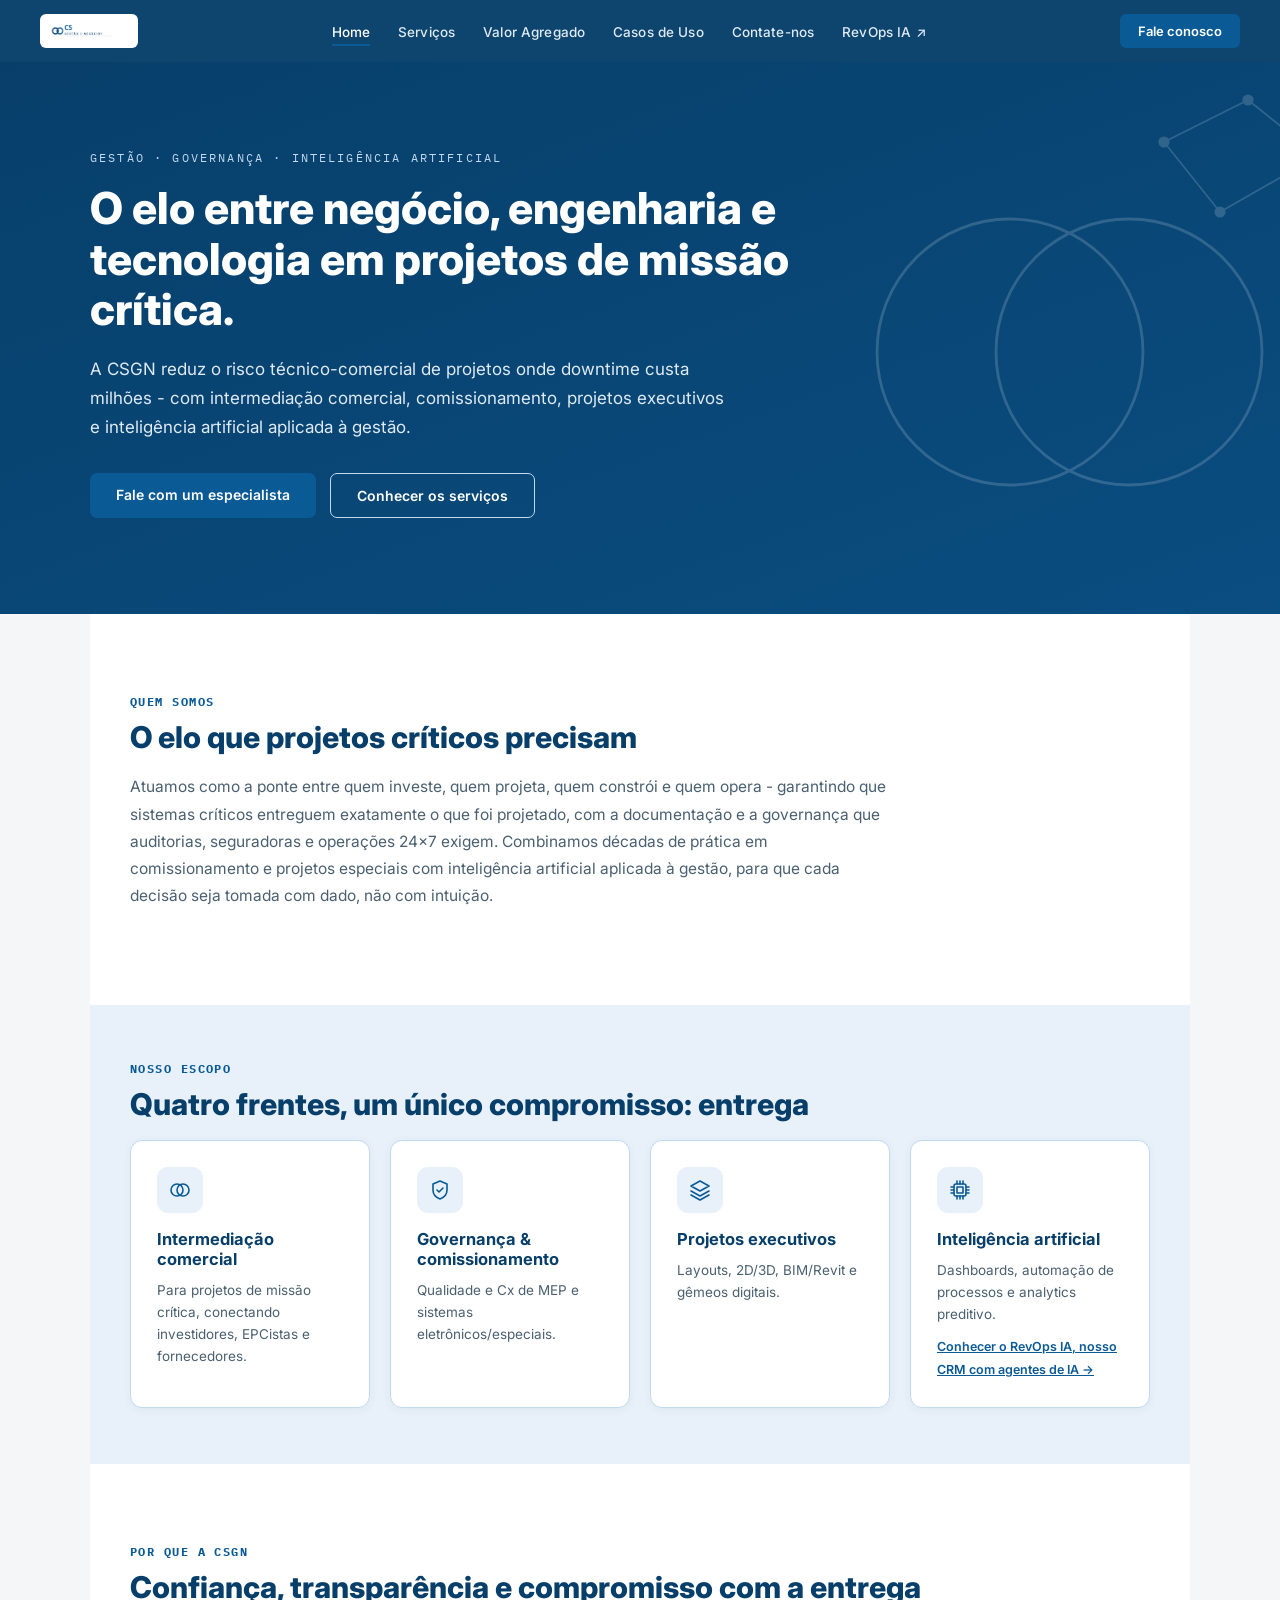
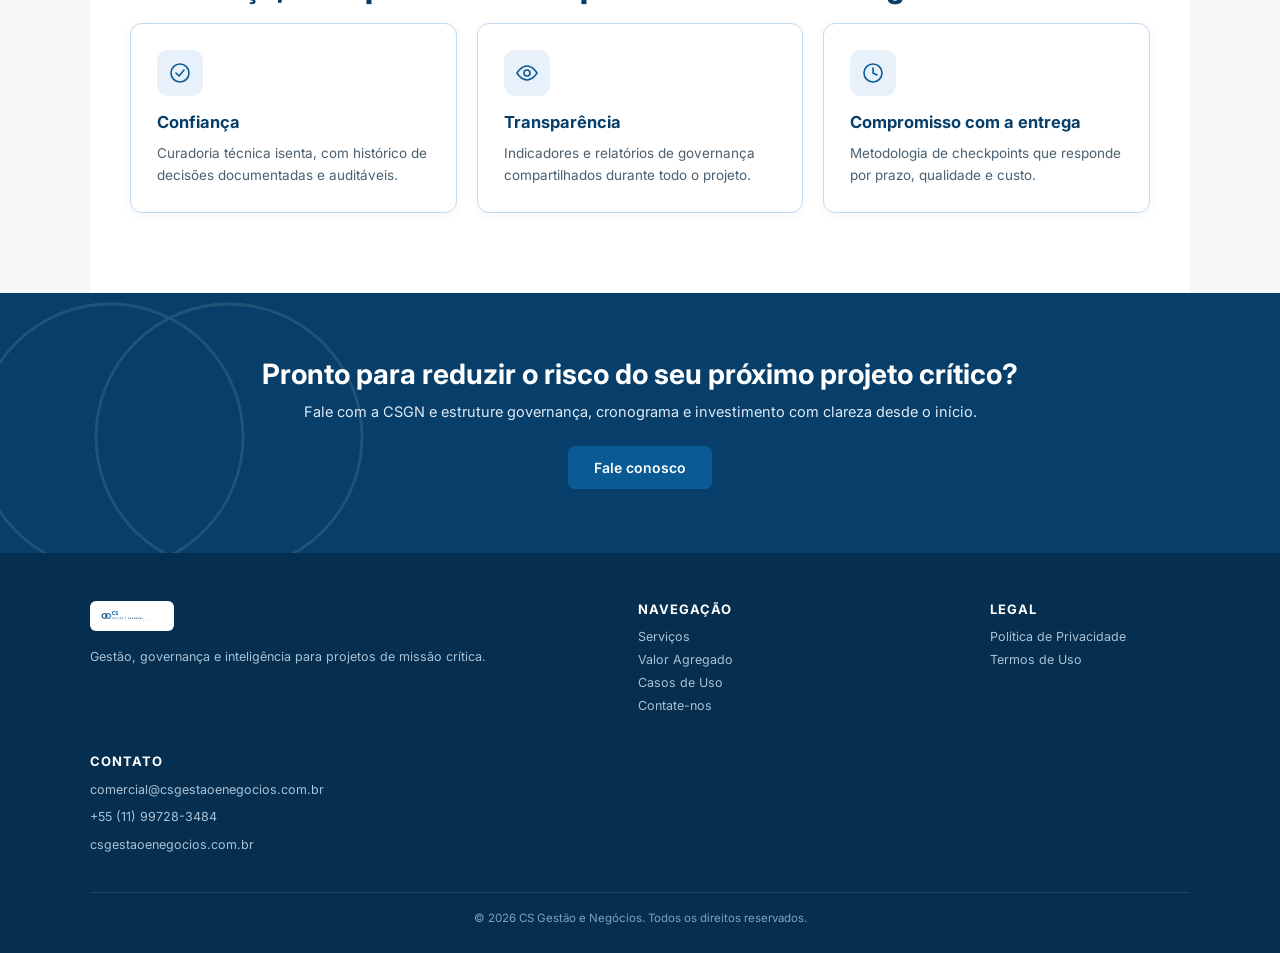
==== index.html @ fc7790a5 "Integra site com RevOps IA (CRM) e remove servico de captacao de recursos - Adiciona link "RevOps IA" ====
<!DOCTYPE html>
<html lang="pt-BR">
<head>
<meta charset="UTF-8">
<meta name="viewport" content="width=device-width, initial-scale=1.0">
<title>CS Gestão e Negócios - Gestão, governança e IA para projetos de missão crítica</title>
<meta name="description" content="CSGN conecta negócio, engenharia e tecnologia em projetos de missão crítica: intermediação comercial, comissionamento, projetos executivos e inteligência artificial aplicada.">
<link rel="stylesheet" href="assets/style.css">
</head>
<body>

<nav class="nav">
  <div class="brand"><img src="assets/csgn_logo.png" alt="CSGN"></div>
  <ul>
    <li><a href="index.html" class="active">Home</a></li>
    <li><a href="servicos.html">Serviços</a></li>
    <li><a href="valor-agregado.html">Valor Agregado</a></li>
    <li><a href="casos-de-uso.html">Casos de Uso</a></li>
    <li><a href="contato.html">Contate-nos</a></li>
    <li><a href="https://csgn-crm.vercel.app" target="_blank" rel="noopener">RevOps IA ↗</a></li>
  </ul>
  <a class="cta" href="contato.html">Fale conosco</a>
</nav>

<header class="hero">
  <svg class="hero-graphic" viewBox="0 0 400 400" fill="none" aria-hidden="true">
    <circle cx="150" cy="210" r="95" stroke="#FFFFFF" stroke-width="2"/>
    <circle cx="235" cy="210" r="95" stroke="#FFFFFF" stroke-width="2"/>
    <g stroke="#FFFFFF" stroke-width="1.2">
      <line x1="260" y1="60" x2="320" y2="30"/>
      <line x1="320" y1="30" x2="370" y2="70"/>
      <line x1="260" y1="60" x2="300" y2="110"/>
      <line x1="300" y1="110" x2="370" y2="70"/>
    </g>
    <g fill="#FFFFFF">
      <circle cx="260" cy="60" r="4"/>
      <circle cx="320" cy="30" r="4"/>
      <circle cx="370" cy="70" r="4"/>
      <circle cx="300" cy="110" r="4"/>
    </g>
  </svg>
  <div class="wrap">
    <div class="eyebrow">Gestão · Governança · Inteligência Artificial</div>
    <h1>O elo entre negócio, engenharia e tecnologia em projetos de missão crítica.</h1>
    <p class="lead">
      A CSGN reduz o risco técnico-comercial de projetos onde downtime custa milhões -
      com intermediação comercial, comissionamento, projetos executivos e
      inteligência artificial aplicada à gestão.
    </p>
    <div class="btns">
      <a class="btn btn-primary" href="contato.html">Fale com um especialista</a>
      <a class="btn btn-outline" href="servicos.html">Conhecer os serviços</a>
    </div>
  </div>
</header>

<section class="section bg-white">
  <div class="kicker">Quem somos</div>
  <h2 class="section-title">O elo que projetos críticos precisam</h2>
  <p class="section-lead">
    Atuamos como a ponte entre quem investe, quem projeta, quem constrói e quem opera -
    garantindo que sistemas críticos entreguem exatamente o que foi projetado, com a
    documentação e a governança que auditorias, seguradoras e operações 24x7 exigem.
    Combinamos décadas de prática em comissionamento e projetos especiais com
    inteligência artificial aplicada à gestão, para que cada decisão seja tomada com
    dado, não com intuição.
  </p>
</section>

<section class="section bg-light tight">
  <div class="kicker">Nosso escopo</div>
  <h2 class="section-title">Quatro frentes, um único compromisso: entrega</h2>
  <div class="grid grid-4">
    <div class="card">
      <div class="icon-wrap"><svg viewBox="0 0 24 24" fill="none" stroke-width="1.6" stroke-linecap="round" stroke-linejoin="round"><circle cx="9" cy="12" r="6"/><circle cx="15" cy="12" r="6"/></svg></div>
      <h3>Intermediação comercial</h3>
      <p>Para projetos de missão crítica, conectando investidores, EPCistas e fornecedores.</p>
    </div>
    <div class="card">
      <div class="icon-wrap"><svg viewBox="0 0 24 24" fill="none" stroke-width="1.6" stroke-linecap="round" stroke-linejoin="round"><path d="M12 3l7 3v6c0 4.5-3 7.5-7 9-4-1.5-7-4.5-7-9V6l7-3z"/><path d="M9 12l2 2 4-4"/></svg></div>
      <h3>Governança & comissionamento</h3>
      <p>Qualidade e Cx de MEP e sistemas eletrônicos/especiais.</p>
    </div>
    <div class="card">
      <div class="icon-wrap"><svg viewBox="0 0 24 24" fill="none" stroke-width="1.6" stroke-linecap="round" stroke-linejoin="round"><path d="M12 3l9 5-9 5-9-5 9-5z"/><path d="M3 13l9 5 9-5"/><path d="M3 17l9 5 9-5"/></svg></div>
      <h3>Projetos executivos</h3>
      <p>Layouts, 2D/3D, BIM/Revit e gêmeos digitais.</p>
    </div>
    <div class="card">
      <div class="icon-wrap"><svg viewBox="0 0 24 24" fill="none" stroke-width="1.6" stroke-linecap="round" stroke-linejoin="round"><rect x="6" y="6" width="12" height="12" rx="2"/><rect x="9" y="9" width="6" height="6"/><path d="M9 3v3M12 3v3M15 3v3M9 18v3M12 18v3M15 18v3M3 9h3M3 12h3M3 15h3M18 9h3M18 12h3M18 15h3"/></svg></div>
      <h3>Inteligência artificial</h3>
      <p>Dashboards, automação de processos e analytics preditivo.</p>
      <p style="margin-top:10px;"><a href="https://csgn-crm.vercel.app" target="_blank" rel="noopener" style="font-size:12.5px;font-weight:600;color:var(--blue);">Conhecer o RevOps IA, nosso CRM com agentes de IA →</a></p>
    </div>
  </div>
</section>

<section class="section bg-white">
  <div class="kicker">Por que a CSGN</div>
  <h2 class="section-title">Confiança, transparência e compromisso com a entrega</h2>
  <div class="grid grid-3">
    <div class="card">
      <div class="icon-wrap"><svg viewBox="0 0 24 24" fill="none" stroke-width="1.6" stroke-linecap="round" stroke-linejoin="round"><circle cx="12" cy="12" r="9"/><path d="M8 12l3 3 5-6"/></svg></div>
      <h3>Confiança</h3>
      <p>Curadoria técnica isenta, com histórico de decisões documentadas e auditáveis.</p>
    </div>
    <div class="card">
      <div class="icon-wrap"><svg viewBox="0 0 24 24" fill="none" stroke-width="1.6" stroke-linecap="round" stroke-linejoin="round"><path d="M2 12s4-7 10-7 10 7 10 7-4 7-10 7-10-7-10-7z"/><circle cx="12" cy="12" r="3"/></svg></div>
      <h3>Transparência</h3>
      <p>Indicadores e relatórios de governança compartilhados durante todo o projeto.</p>
    </div>
    <div class="card">
      <div class="icon-wrap"><svg viewBox="0 0 24 24" fill="none" stroke-width="1.6" stroke-linecap="round" stroke-linejoin="round"><circle cx="12" cy="12" r="9"/><path d="M12 7v5l4 2"/></svg></div>
      <h3>Compromisso com a entrega</h3>
      <p>Metodologia de checkpoints que responde por prazo, qualidade e custo.</p>
    </div>
  </div>
</section>

<section class="cta-banner">
  <svg class="hero-graphic" viewBox="0 0 400 400" fill="none" aria-hidden="true">
    <circle cx="150" cy="210" r="95" stroke="#FFFFFF" stroke-width="2"/>
    <circle cx="235" cy="210" r="95" stroke="#FFFFFF" stroke-width="2"/>
  </svg>
  <h2>Pronto para reduzir o risco do seu próximo projeto crítico?</h2>
  <p>Fale com a CSGN e estruture governança, cronograma e investimento com clareza desde o início.</p>
  <a class="btn btn-primary" href="contato.html">Fale conosco</a>
</section>

<footer>
  <div class="wrap">
    <div class="col">
      <img src="assets/csgn_logo.png" alt="CSGN" style="height:30px;background:#fff;padding:6px 10px;border-radius:6px;">
      <p style="margin-top:14px;">Gestão, governança e inteligência para projetos de missão crítica.</p>
    </div>
    <div class="col">
      <h4>Navegação</h4>
      <a href="servicos.html">Serviços</a>
      <a href="valor-agregado.html">Valor Agregado</a>
      <a href="casos-de-uso.html">Casos de Uso</a>
      <a href="contato.html">Contate-nos</a>
    </div>
    <div class="col">
      <h4>Legal</h4>
      <a href="privacidade.html">Política de Privacidade</a>
      <a href="termos.html">Termos de Uso</a>
    </div>
    <div class="col">
      <h4>Contato</h4>
      <p>comercial@csgestaoenegocios.com.br</p>
      <p>+55 (11) 99728-3484</p>
      <p>csgestaoenegocios.com.br</p>
    </div>
  </div>
  <div class="bottom">© 2026 CS Gestão e Negócios. Todos os direitos reservados.</div>
</footer>

</body>
</html>
---- assets/style.css ----
@import url('https://fonts.googleapis.com/css2?family=Inter:wght@400;500;600;700;800&family=IBM+Plex+Mono:wght@400;500;600&display=swap');

:root{
  --darkBlue:#073F6A;
  --blue:#0A5A96;
  --lightBlue:#E8F1F9;
  --bgGray:#F4F6F8;
  --textGray:#4A6070;
  --borderLight:#C2D9EF;
  --white:#FFFFFF;
  --green:#1A6B3A;
  --red:#B02A2A;
}
*{box-sizing:border-box;}
html{scroll-behavior:smooth;}
body{
  margin:0;font-family:'Inter',Calibri,sans-serif;background:var(--bgGray);color:var(--darkBlue);
  -webkit-font-smoothing:antialiased;
}
img{max-width:100%;}
a{color:inherit;}

.mono{font-family:'IBM Plex Mono',monospace;}

/* NAV */
.nav{
  position:sticky;top:0;z-index:50;background:rgba(7,63,106,.97);backdrop-filter:blur(6px);
  display:flex;align-items:center;justify-content:space-between;padding:14px 40px;
}
.nav .brand{display:flex;align-items:center;gap:10px;}
.nav .brand img{height:34px;background:#fff;padding:6px 10px;border-radius:6px;}
.nav ul{list-style:none;display:flex;gap:28px;margin:0;padding:0;}
.nav ul li a{
  color:#dfeaf5;text-decoration:none;font-size:13.5px;font-weight:500;letter-spacing:.01em;
  transition:color .15s;
}
.nav ul li a:hover, .nav ul li a.active{color:#fff;border-bottom:2px solid var(--blue);padding-bottom:4px;}
.nav .cta{
  background:var(--blue);color:#fff;padding:9px 18px;border-radius:6px;font-size:13px;font-weight:600;
  text-decoration:none;white-space:nowrap;
}
.nav-toggle{display:none;}

@media (max-width:860px){
  .nav ul{display:none;}
  .nav .cta{display:none;}
}

/* HERO */
.hero{
  background:linear-gradient(160deg,var(--darkBlue) 0%,#0a4d80 100%);color:#fff;
  padding:88px 40px 96px;text-align:left;position:relative;overflow:hidden;
}
.hero .wrap{max-width:1100px;margin:0 auto;position:relative;z-index:1;}
.hero-graphic{
  position:absolute;top:50%;right:-80px;transform:translateY(-50%);
  width:560px;height:560px;opacity:.16;pointer-events:none;z-index:0;
}
@media (max-width:900px){.hero-graphic{width:340px;height:340px;right:-120px;opacity:.12;}}

/* ICONS */
.icon-wrap{
  width:46px;height:46px;border-radius:11px;background:var(--lightBlue);
  display:flex;align-items:center;justify-content:center;margin-bottom:16px;flex-shrink:0;
}
.icon-wrap svg{width:24px;height:24px;}
.icon-wrap svg *{stroke:var(--blue);}
.icon-wrap.on-dark{background:rgba(255,255,255,.12);}
.icon-wrap.on-dark svg *{stroke:#fff;}
.icon-wrap.solid{background:var(--darkBlue);}
.icon-wrap.solid svg *{stroke:#fff;}
.icon-wrap.sm{width:34px;height:34px;border-radius:9px;margin-bottom:10px;}
.icon-wrap.sm svg{width:18px;height:18px;}
.card-icon-row{display:flex;align-items:flex-start;gap:14px;}
.card-icon-row .icon-wrap{margin-bottom:0;}
.hero .eyebrow{
  font-family:'IBM Plex Mono',monospace;font-size:12px;letter-spacing:.18em;text-transform:uppercase;
  color:#C2D9EF;margin:0 0 18px;
}
.hero h1{font-size:44px;line-height:1.15;margin:0 0 20px;font-weight:800;max-width:780px;}
.hero p.lead{font-size:17px;color:#dfeaf5;max-width:640px;line-height:1.7;margin:0 0 32px;}
.hero .btns{display:flex;gap:14px;flex-wrap:wrap;}
.btn{
  display:inline-block;padding:13px 26px;border-radius:7px;font-size:14px;font-weight:600;text-decoration:none;
}
.btn-primary{background:var(--blue);color:#fff;}
.btn-primary:hover{background:#0c68ac;}
.btn-outline{border:1.5px solid #C2D9EF;color:#fff;}
.btn-outline:hover{background:rgba(255,255,255,.08);}

/* SECTIONS */
.section{max-width:1100px;margin:0 auto;padding:80px 40px;}
.section.tight{padding:56px 40px;}
.kicker{
  font-family:'IBM Plex Mono',monospace;font-size:12px;color:var(--blue);font-weight:700;
  text-transform:uppercase;letter-spacing:.12em;margin:0 0 10px;
}
h2.section-title{font-size:30px;color:var(--darkBlue);margin:0 0 18px;font-weight:800;}
p.section-lead{font-size:15.5px;color:var(--textGray);line-height:1.75;max-width:760px;}

.bg-white{background:#fff;}
.bg-light{background:var(--lightBlue);}

/* GRID / CARDS */
.grid{display:grid;gap:20px;}
.grid-3{grid-template-columns:repeat(3,1fr);}
.grid-2{grid-template-columns:repeat(2,1fr);}
.grid-5{grid-template-columns:repeat(5,1fr);}
.grid-4{grid-template-columns:repeat(4,1fr);}
@media (max-width:900px){
  .grid-3,.grid-2,.grid-5,.grid-4{grid-template-columns:1fr;}
}

.card{
  background:#fff;border:1px solid var(--borderLight);border-radius:12px;padding:26px;
  box-shadow:0 2px 10px rgba(7,63,106,.05);
}
.card .num{font-size:22px;font-weight:800;color:var(--blue);margin-bottom:10px;}
.card h3{font-size:16.5px;color:var(--darkBlue);margin:0 0 10px;}
.card p{font-size:13.5px;color:var(--textGray);line-height:1.65;margin:0;}
.card ul{padding-left:18px;margin:12px 0 0;}
.card ul li{font-size:13px;color:var(--textGray);margin-bottom:6px;line-height:1.5;}

.pill{
  display:inline-block;background:var(--lightBlue);color:var(--blue);font-size:10.5px;font-weight:700;
  padding:4px 10px;border-radius:20px;letter-spacing:.04em;text-transform:uppercase;
  font-family:'IBM Plex Mono',monospace;margin-bottom:12px;
}

.badge-fic{
  display:inline-block;font-size:10px;font-style:italic;color:var(--textGray);
  border:1px dashed var(--borderLight);padding:2px 8px;border-radius:12px;margin-left:8px;
}

.divider-bar{width:52px;height:4px;background:var(--blue);border-radius:2px;margin:0 0 20px;}

/* CTA BANNER */
.cta-banner{
  background:var(--darkBlue);color:#fff;text-align:center;padding:64px 40px;
  position:relative;overflow:hidden;
}
.cta-banner h2{font-size:28px;margin:0 0 12px;position:relative;z-index:1;}
.cta-banner p{color:#dfeaf5;font-size:14.5px;margin:0 0 26px;position:relative;z-index:1;}
.cta-banner .btn{position:relative;z-index:1;}
.cta-banner .hero-graphic{top:50%;left:-100px;right:auto;opacity:.10;}

/* FOOTER */
footer{background:#062f4f;color:#c8d9e8;padding:48px 40px 28px;}
footer .wrap{max-width:1100px;margin:0 auto;display:flex;justify-content:space-between;flex-wrap:wrap;gap:32px;}
footer h4{color:#fff;font-size:13px;margin:0 0 12px;text-transform:uppercase;letter-spacing:.08em;}
footer .col{min-width:200px;}
footer .col p, footer .col a{display:block;font-size:12.5px;color:#a9c2d6;text-decoration:none;margin-bottom:8px;}
footer .bottom{max-width:1100px;margin:32px auto 0;border-top:1px solid #164567;padding-top:18px;font-size:11.5px;color:#7ea1bd;text-align:center;}

/* TABLE-ish comparison */
.compare{width:100%;border-collapse:collapse;margin-top:16px;}
.compare th, .compare td{border:1px solid var(--borderLight);padding:12px 14px;font-size:13px;text-align:left;}
.compare th{background:var(--lightBlue);color:var(--darkBlue);}
.compare td{color:var(--textGray);}

/* FORM (contato) */
form.contact-form{display:grid;gap:16px;max-width:560px;}
form.contact-form label{font-size:12.5px;font-weight:600;color:var(--darkBlue);display:block;margin-bottom:6px;}
form.contact-form input, form.contact-form textarea, form.contact-form select{
  width:100%;padding:11px 13px;border:1px solid var(--borderLight);border-radius:7px;font-size:13.5px;
  font-family:'Inter',sans-serif;color:var(--darkBlue);background:#fff;
}
form.contact-form textarea{min-height:120px;resize:vertical;}
form.contact-form button{
  justify-self:start;background:var(--blue);color:#fff;border:none;padding:12px 26px;border-radius:7px;
  font-size:14px;font-weight:600;cursor:pointer;
}
form.contact-form button:hover{background:#0c68ac;}

.contact-info-card{background:#fff;border:1px solid var(--borderLight);border-radius:12px;padding:28px;}
.contact-info-card .row{display:flex;gap:12px;margin-bottom:16px;font-size:13.5px;color:var(--textGray);}
.contact-info-card .row b{color:var(--darkBlue);min-width:90px;display:inline-block;}
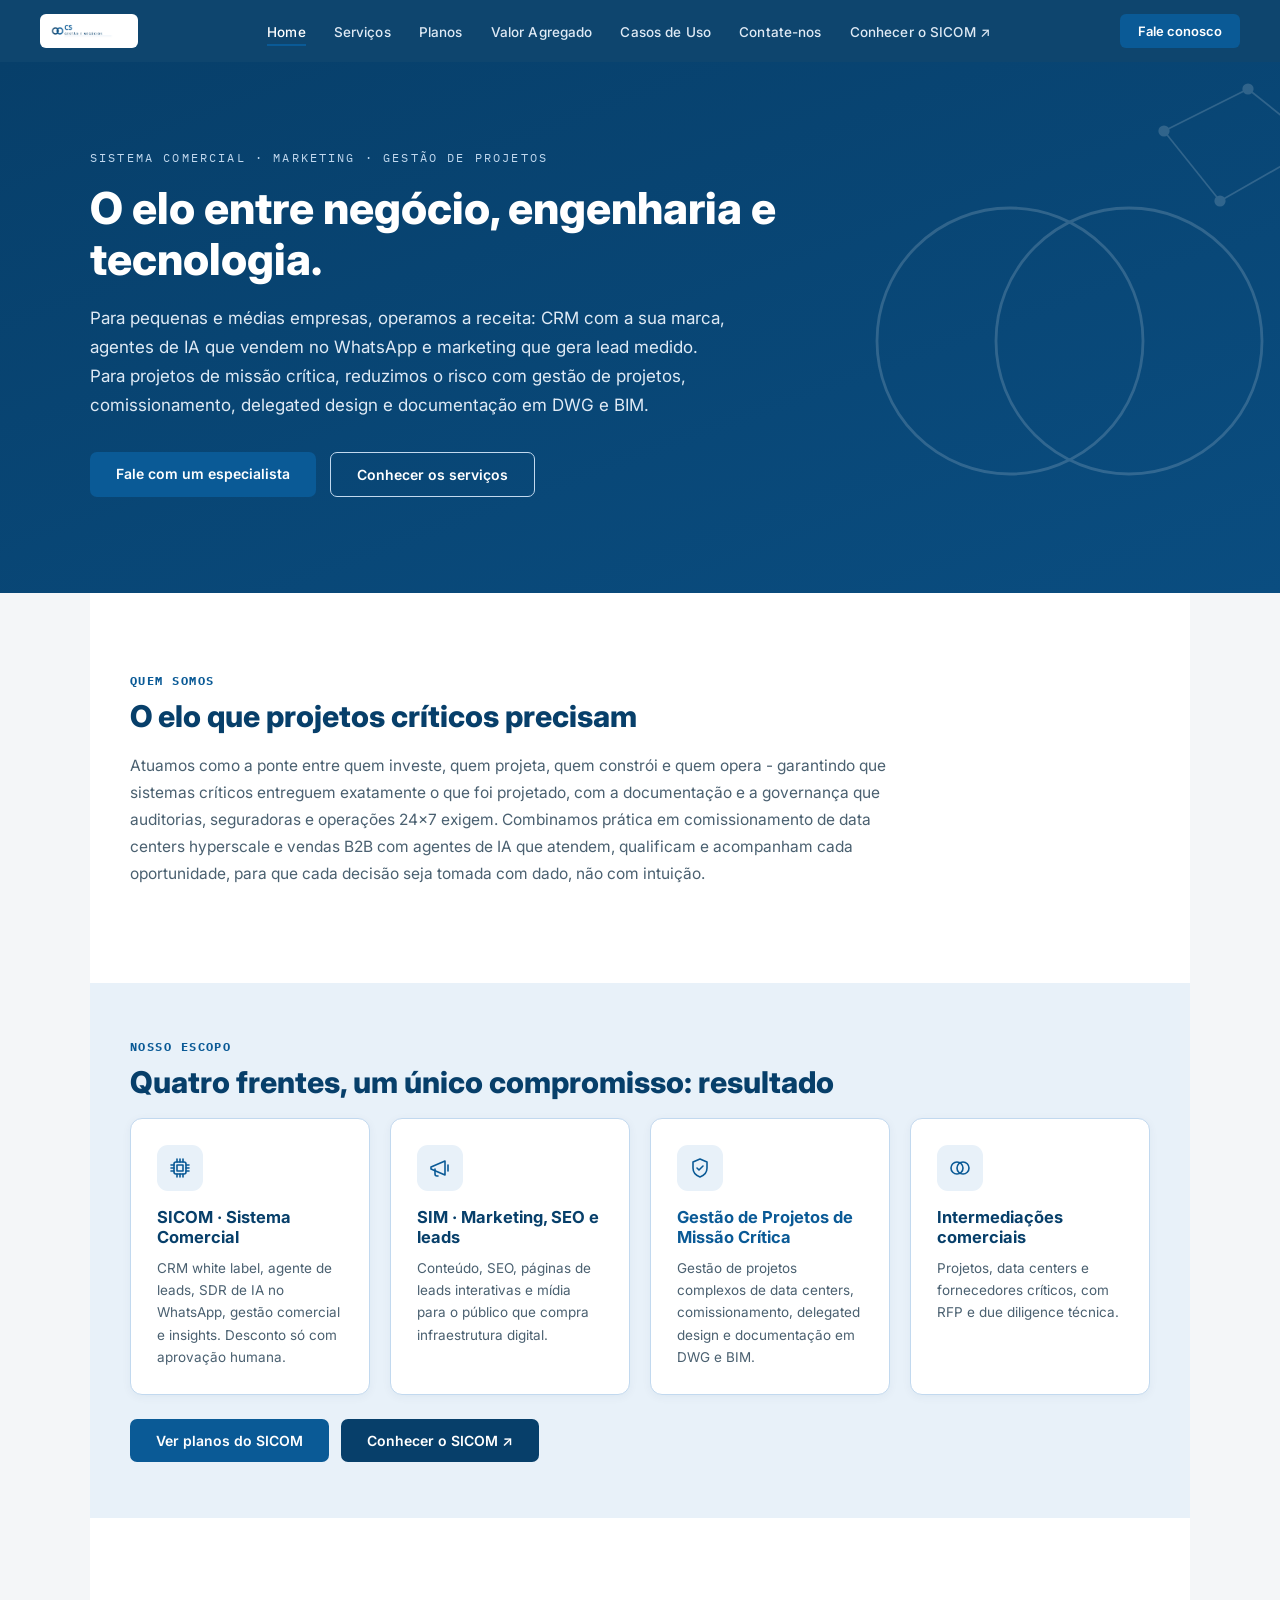
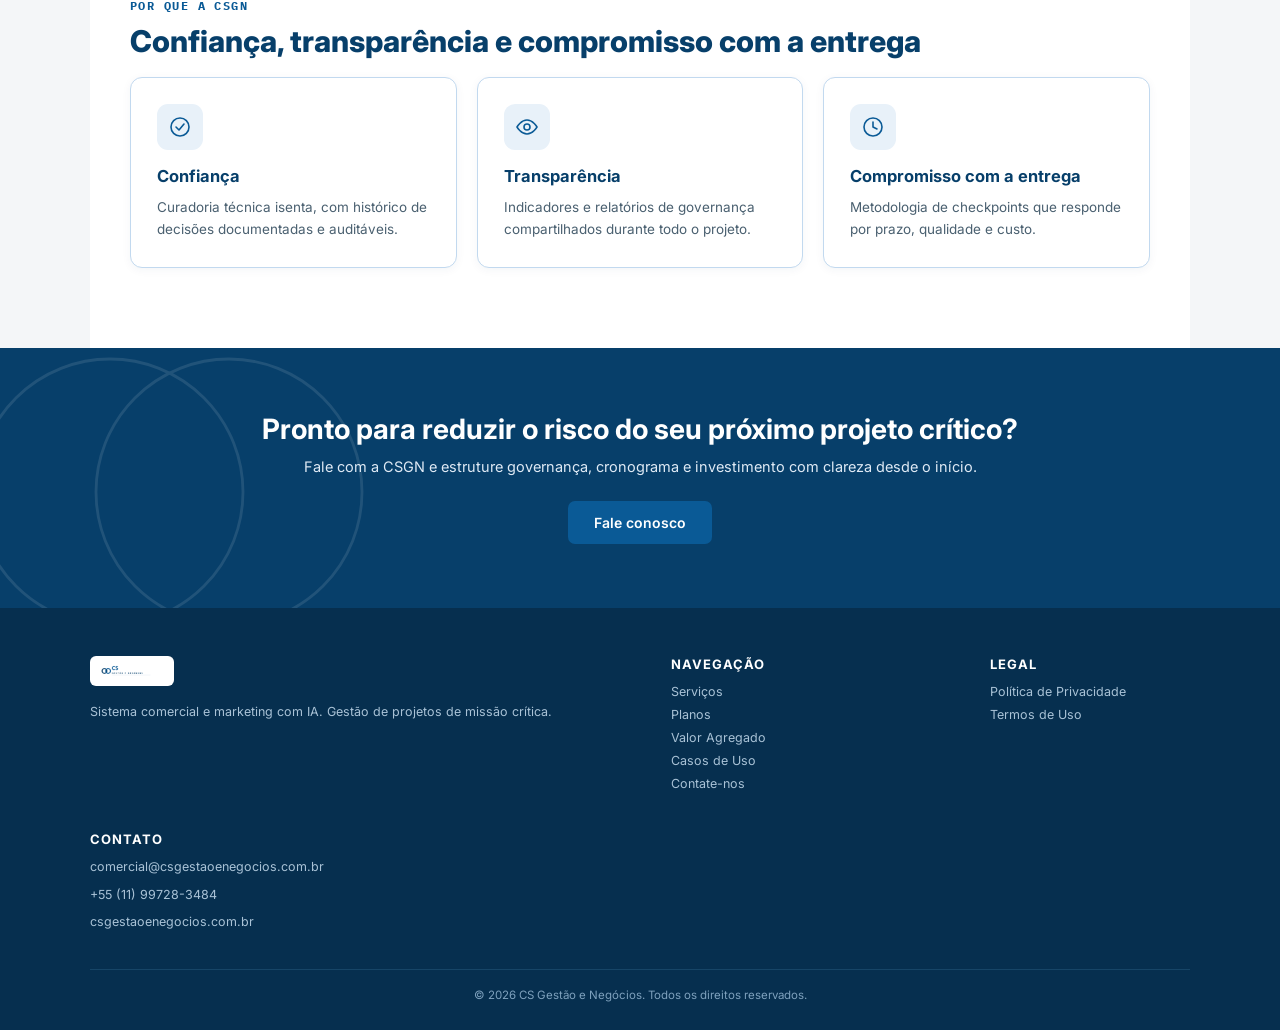
==== commit 19a84325: "Site v2: reposicionamento SICOM/SIM, pagina Planos e chat da Lia Co-Authored-By: Claude Opus 5.5 <no" ====
--- a/index.html
+++ b/index.html
@@ -4,7 +4,7 @@
 <meta charset="UTF-8">
 <meta name="viewport" content="width=device-width, initial-scale=1.0">
 <title>CS Gestão e Negócios - Gestão, governança e IA para projetos de missão crítica</title>
-<meta name="description" content="CSGN conecta negócio, engenharia e tecnologia em projetos de missão crítica: intermediação comercial, comissionamento, projetos executivos e inteligência artificial aplicada.">
+<meta name="description" content="CSGN: SICOM, o sistema comercial com agentes de IA, SIM, o sistema de marketing, e gestão de projetos de missão crítica em data centers.">
 <link rel="stylesheet" href="assets/style.css">
 </head>
 <body>
@@ -14,10 +14,11 @@
   <ul>
     <li><a href="index.html" class="active">Home</a></li>
     <li><a href="servicos.html">Serviços</a></li>
+    <li><a href="planos.html">Planos</a></li>
     <li><a href="valor-agregado.html">Valor Agregado</a></li>
     <li><a href="casos-de-uso.html">Casos de Uso</a></li>
     <li><a href="contato.html">Contate-nos</a></li>
-    <li><a href="https://csgn-crm.vercel.app" target="_blank" rel="noopener">RevOps IA ↗</a></li>
+    <li><a href="https://csgn-crm.vercel.app/" target="_blank" rel="noopener">Conhecer o SICOM ↗</a></li>
   </ul>
   <a class="cta" href="contato.html">Fale conosco</a>
 </nav>
@@ -40,12 +41,12 @@
     </g>
   </svg>
   <div class="wrap">
-    <div class="eyebrow">Gestão · Governança · Inteligência Artificial</div>
-    <h1>O elo entre negócio, engenharia e tecnologia em projetos de missão crítica.</h1>
+    <div class="eyebrow">Sistema Comercial · Marketing · Gestão de Projetos</div>
+    <h1>O elo entre negócio, engenharia e tecnologia.</h1>
     <p class="lead">
-      A CSGN reduz o risco técnico-comercial de projetos onde downtime custa milhões -
-      com intermediação comercial, comissionamento, projetos executivos e
-      inteligência artificial aplicada à gestão.
+      Para pequenas e médias empresas, operamos a receita: CRM com a sua marca, agentes de IA
+      que vendem no WhatsApp e marketing que gera lead medido. Para projetos de missão crítica,
+      reduzimos o risco com gestão de projetos, comissionamento, delegated design e documentação em DWG e BIM.
     </p>
     <div class="btns">
       <a class="btn btn-primary" href="contato.html">Fale com um especialista</a>
@@ -61,38 +62,38 @@
     Atuamos como a ponte entre quem investe, quem projeta, quem constrói e quem opera -
     garantindo que sistemas críticos entreguem exatamente o que foi projetado, com a
     documentação e a governança que auditorias, seguradoras e operações 24x7 exigem.
-    Combinamos décadas de prática em comissionamento e projetos especiais com
-    inteligência artificial aplicada à gestão, para que cada decisão seja tomada com
-    dado, não com intuição.
+    Combinamos prática em comissionamento de data centers hyperscale e vendas B2B com
+    agentes de IA que atendem, qualificam e acompanham cada oportunidade, para que cada
+    decisão seja tomada com dado, não com intuição.
   </p>
 </section>
 
 <section class="section bg-light tight">
   <div class="kicker">Nosso escopo</div>
-  <h2 class="section-title">Quatro frentes, um único compromisso: entrega</h2>
+  <h2 class="section-title">Quatro frentes, um único compromisso: resultado</h2>
   <div class="grid grid-4">
     <div class="card">
-      <div class="icon-wrap"><svg viewBox="0 0 24 24" fill="none" stroke-width="1.6" stroke-linecap="round" stroke-linejoin="round"><circle cx="9" cy="12" r="6"/><circle cx="15" cy="12" r="6"/></svg></div>
-      <h3>Intermediação comercial</h3>
-      <p>Para projetos de missão crítica, conectando investidores, EPCistas e fornecedores.</p>
+      <div class="icon-wrap"><svg viewBox="0 0 24 24" fill="none" stroke-width="1.6" stroke-linecap="round" stroke-linejoin="round"><rect x="6" y="6" width="12" height="12" rx="2"/><rect x="9" y="9" width="6" height="6"/><path d="M9 3v3M12 3v3M15 3v3M9 18v3M12 18v3M15 18v3M3 9h3M3 12h3M3 15h3M18 9h3M18 12h3M18 15h3"/></svg></div>
+      <h3>SICOM · Sistema Comercial</h3>
+      <p>CRM white label, agente de leads, SDR de IA no WhatsApp, gestão comercial e insights. Desconto só com aprovação humana.</p>
+    </div>
+    <div class="card">
+      <div class="icon-wrap"><svg viewBox="0 0 24 24" fill="none" stroke-width="1.6" stroke-linecap="round" stroke-linejoin="round"><path d="M3 11l14-6v14L3 13v-2z"/><path d="M7 13v5a2 2 0 002 2h1"/><path d="M20 9v6"/></svg></div>
+      <h3>SIM · Marketing, SEO e leads</h3>
+      <p>Conteúdo, SEO, páginas de leads interativas e mídia para o público que compra infraestrutura digital.</p>
     </div>
     <div class="card">
       <div class="icon-wrap"><svg viewBox="0 0 24 24" fill="none" stroke-width="1.6" stroke-linecap="round" stroke-linejoin="round"><path d="M12 3l7 3v6c0 4.5-3 7.5-7 9-4-1.5-7-4.5-7-9V6l7-3z"/><path d="M9 12l2 2 4-4"/></svg></div>
-      <h3>Governança & comissionamento</h3>
-      <p>Qualidade e Cx de MEP e sistemas eletrônicos/especiais.</p>
+      <h3 style="color:var(--blue);">Gestão de Projetos de Missão Crítica</h3>
+      <p>Gestão de projetos complexos de data centers, comissionamento, delegated design e documentação em DWG e BIM.</p>
     </div>
     <div class="card">
-      <div class="icon-wrap"><svg viewBox="0 0 24 24" fill="none" stroke-width="1.6" stroke-linecap="round" stroke-linejoin="round"><path d="M12 3l9 5-9 5-9-5 9-5z"/><path d="M3 13l9 5 9-5"/><path d="M3 17l9 5 9-5"/></svg></div>
-      <h3>Projetos executivos</h3>
-      <p>Layouts, 2D/3D, BIM/Revit e gêmeos digitais.</p>
-    </div>
-    <div class="card">
-      <div class="icon-wrap"><svg viewBox="0 0 24 24" fill="none" stroke-width="1.6" stroke-linecap="round" stroke-linejoin="round"><rect x="6" y="6" width="12" height="12" rx="2"/><rect x="9" y="9" width="6" height="6"/><path d="M9 3v3M12 3v3M15 3v3M9 18v3M12 18v3M15 18v3M3 9h3M3 12h3M3 15h3M18 9h3M18 12h3M18 15h3"/></svg></div>
-      <h3>Inteligência artificial</h3>
-      <p>Dashboards, automação de processos e analytics preditivo.</p>
-      <p style="margin-top:10px;"><a href="https://csgn-crm.vercel.app" target="_blank" rel="noopener" style="font-size:12.5px;font-weight:600;color:var(--blue);">Conhecer o RevOps IA, nosso CRM com agentes de IA →</a></p>
+      <div class="icon-wrap"><svg viewBox="0 0 24 24" fill="none" stroke-width="1.6" stroke-linecap="round" stroke-linejoin="round"><circle cx="9" cy="12" r="6"/><circle cx="15" cy="12" r="6"/></svg></div>
+      <h3>Intermediações comerciais</h3>
+      <p>Projetos, data centers e fornecedores críticos, com RFP e due diligence técnica.</p>
     </div>
   </div>
+  <div style="margin-top:24px;display:flex;gap:12px;flex-wrap:wrap;"><a class="btn btn-primary" href="planos.html">Ver planos do SICOM</a><a class="btn btn-primary" style="background:var(--darkBlue);" href="https://csgn-crm.vercel.app/" target="_blank" rel="noopener">Conhecer o SICOM ↗</a></div>
 </section>
 
 <section class="section bg-white">
@@ -131,11 +132,12 @@
   <div class="wrap">
     <div class="col">
       <img src="assets/csgn_logo.png" alt="CSGN" style="height:30px;background:#fff;padding:6px 10px;border-radius:6px;">
-      <p style="margin-top:14px;">Gestão, governança e inteligência para projetos de missão crítica.</p>
+      <p style="margin-top:14px;">Sistema comercial e marketing com IA. Gestão de projetos de missão crítica.</p>
     </div>
     <div class="col">
       <h4>Navegação</h4>
       <a href="servicos.html">Serviços</a>
+      <a href="planos.html">Planos</a>
       <a href="valor-agregado.html">Valor Agregado</a>
       <a href="casos-de-uso.html">Casos de Uso</a>
       <a href="contato.html">Contate-nos</a>
@@ -155,5 +157,7 @@
   <div class="bottom">© 2026 CS Gestão e Negócios. Todos os direitos reservados.</div>
 </footer>
 
+<!-- Chat da Lia (CSGN): atende os visitantes e avisa os sócios -->
+<script src="https://csgn-crm.vercel.app/widget.js" data-privacy="/privacidade.html" defer></script>
 </body>
 </html>
--- a/assets/style.css
+++ b/assets/style.css
@@ -108,7 +108,7 @@
 .grid-5{grid-template-columns:repeat(5,1fr);}
 .grid-4{grid-template-columns:repeat(4,1fr);}
 @media (max-width:900px){
-  .grid-3,.grid-2,.grid-5,.grid-4{grid-template-columns:1fr;}
+  .grid-3,.grid-2,.grid-4,.grid-5{grid-template-columns:1fr;}
 }
 
 .card{
@@ -175,3 +175,15 @@
 .contact-info-card{background:#fff;border:1px solid var(--borderLight);border-radius:12px;padding:28px;}
 .contact-info-card .row{display:flex;gap:12px;margin-bottom:16px;font-size:13.5px;color:var(--textGray);}
 .contact-info-card .row b{color:var(--darkBlue);min-width:90px;display:inline-block;}
+
+/* planos (17/set/2026) */
+.plan{display:flex;flex-direction:column;}
+.plan .price{font-size:30px;font-weight:700;color:var(--darkBlue);margin:6px 0 2px;}
+.plan .price small{font-size:13px;font-weight:400;color:var(--textGray);}
+.plan .var{font-size:12px;font-weight:600;color:var(--green);margin:0 0 8px;}
+.plan.featured{border:2px solid var(--blue);}
+.plan ul{margin-top:10px;}
+.note{font-size:12.5px;color:var(--textGray);font-style:italic;margin-top:14px;}
+.sub-list{display:grid;grid-template-columns:repeat(3,1fr);gap:14px;margin-top:20px;}
+.sub-list .card h3{font-size:15px;}
+@media (max-width:900px){.sub-list{grid-template-columns:1fr;}}
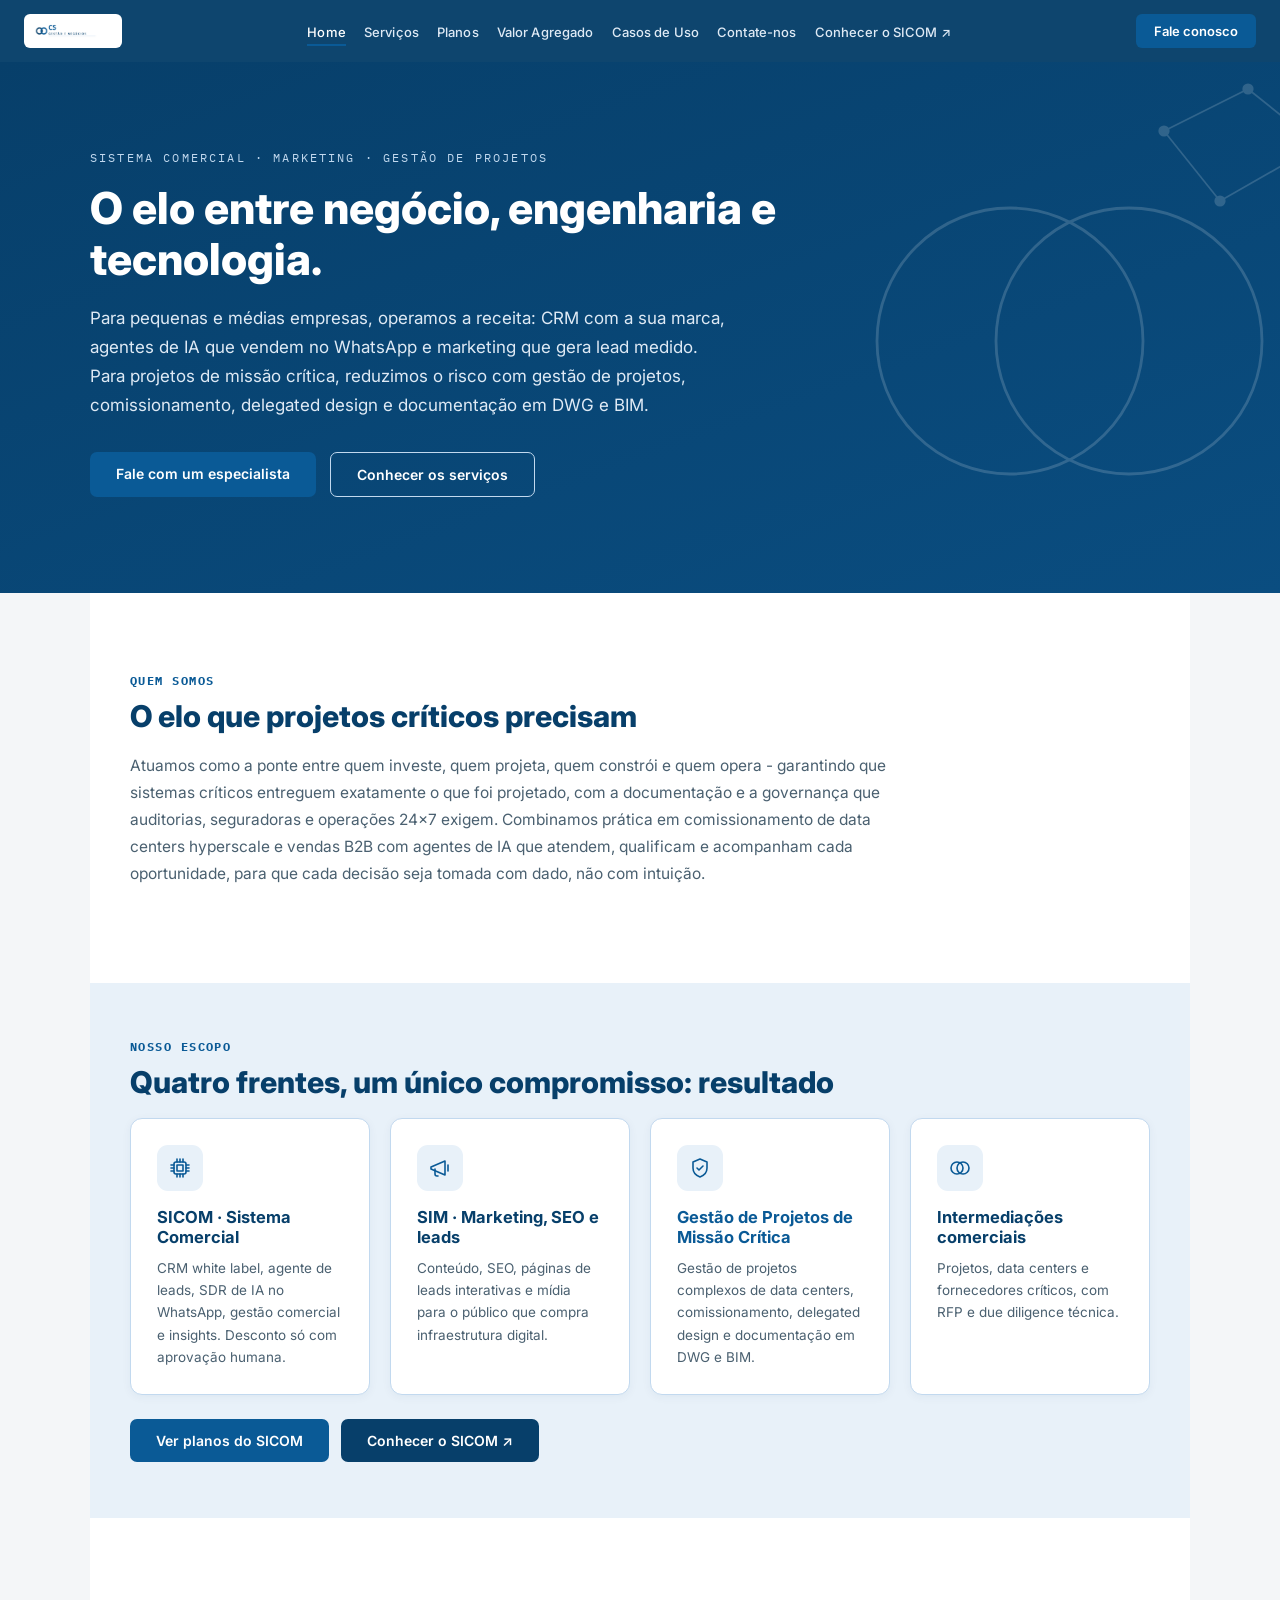
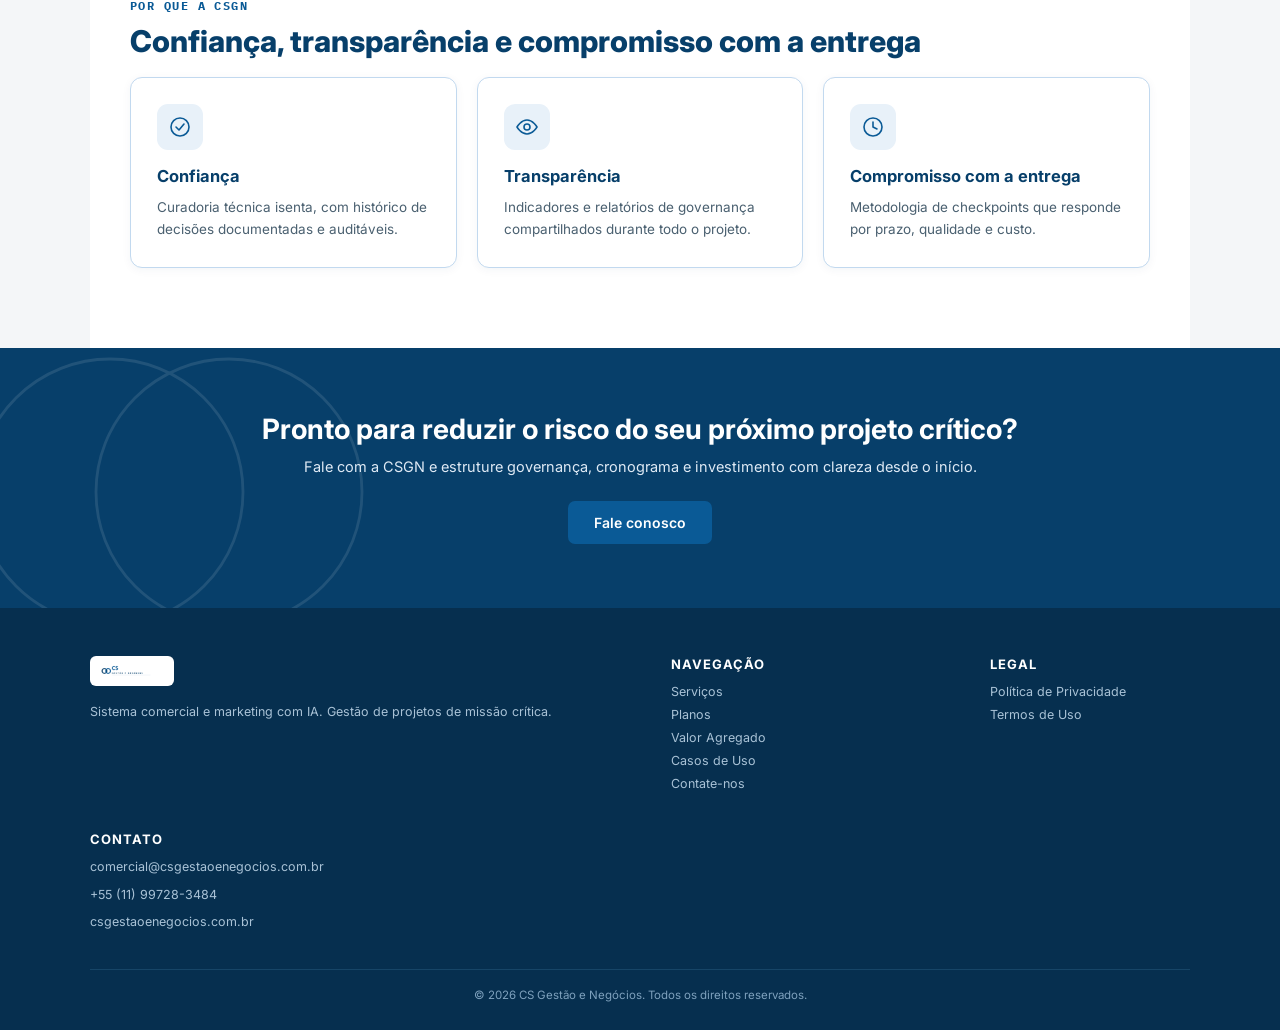
==== commit c730819b: "Menu mobile com botao hamburguer e tabelas roláveis no celular Co-Authored-By: Claude Opus 5.5 <nore" ====
--- a/index.html
+++ b/index.html
@@ -3,7 +3,7 @@
 <head>
 <meta charset="UTF-8">
 <meta name="viewport" content="width=device-width, initial-scale=1.0">
-<title>CS Gestão e Negócios - Gestão, governança e IA para projetos de missão crítica</title>
+<title>CS Gestão e Negócios - SICOM, marketing com IA e gestão de projetos</title>
 <meta name="description" content="CSGN: SICOM, o sistema comercial com agentes de IA, SIM, o sistema de marketing, e gestão de projetos de missão crítica em data centers.">
 <link rel="stylesheet" href="assets/style.css">
 </head>
@@ -21,6 +21,7 @@
     <li><a href="https://csgn-crm.vercel.app/" target="_blank" rel="noopener">Conhecer o SICOM ↗</a></li>
   </ul>
   <a class="cta" href="contato.html">Fale conosco</a>
+  <button class="nav-toggle" type="button" aria-label="Abrir menu" aria-expanded="false" onclick="var n=this.closest('.nav');var o=n.classList.toggle('open');this.setAttribute('aria-expanded',o);this.setAttribute('aria-label',o?'Fechar menu':'Abrir menu');"><span></span><span></span><span></span></button>
 </nav>
 
 <header class="hero">
--- a/assets/style.css
+++ b/assets/style.css
@@ -32,17 +32,40 @@
 .nav ul{list-style:none;display:flex;gap:28px;margin:0;padding:0;}
 .nav ul li a{
   color:#dfeaf5;text-decoration:none;font-size:13.5px;font-weight:500;letter-spacing:.01em;
-  transition:color .15s;
+  transition:color .15s;white-space:nowrap;
 }
 .nav ul li a:hover, .nav ul li a.active{color:#fff;border-bottom:2px solid var(--blue);padding-bottom:4px;}
 .nav .cta{
   background:var(--blue);color:#fff;padding:9px 18px;border-radius:6px;font-size:13px;font-weight:600;
   text-decoration:none;white-space:nowrap;
 }
-.nav-toggle{display:none;}
-
+.nav-toggle{
+  display:none;background:none;border:1px solid rgba(255,255,255,.35);border-radius:6px;
+  width:42px;height:38px;padding:0;cursor:pointer;flex-direction:column;align-items:center;justify-content:center;gap:5px;
+}
+.nav-toggle span{display:block;width:20px;height:2px;background:#fff;border-radius:2px;transition:transform .2s,opacity .2s;}
+.nav.open .nav-toggle span:nth-child(1){transform:translateY(7px) rotate(45deg);}
+.nav.open .nav-toggle span:nth-child(2){opacity:0;}
+.nav.open .nav-toggle span:nth-child(3){transform:translateY(-7px) rotate(-45deg);}
+
+@media (max-width:1280px){
+  .nav{padding:14px 24px;}
+  .nav ul{gap:18px;}
+  .nav ul li a{font-size:13px;}
+}
+@media (max-width:1100px){
+  .nav ul{display:none;}
+  .nav .cta{margin-left:auto;margin-right:12px;}
+  .nav-toggle{display:flex;}
+  .nav.open ul{
+    display:flex;flex-direction:column;gap:0;position:absolute;top:100%;left:0;right:0;
+    background:rgba(7,63,106,.98);padding:8px 24px 16px;box-shadow:0 12px 24px rgba(0,0,0,.25);
+  }
+  .nav.open ul li a{display:block;padding:12px 0;font-size:15px;border-bottom:1px solid rgba(255,255,255,.08);}
+  .nav.open ul li:last-child a{border-bottom:0;}
+  .nav.open ul li a.active{padding-bottom:12px;color:#fff;}
+}
 @media (max-width:860px){
-  .nav ul{display:none;}
   .nav .cta{display:none;}
 }
 
@@ -157,6 +180,7 @@
 .compare th, .compare td{border:1px solid var(--borderLight);padding:12px 14px;font-size:13px;text-align:left;}
 .compare th{background:var(--lightBlue);color:var(--darkBlue);}
 .compare td{color:var(--textGray);}
+@media (max-width:700px){.compare{display:block;overflow-x:auto;-webkit-overflow-scrolling:touch;}.compare th,.compare td{min-width:140px;padding:10px;}}
 
 /* FORM (contato) */
 form.contact-form{display:grid;gap:16px;max-width:560px;}
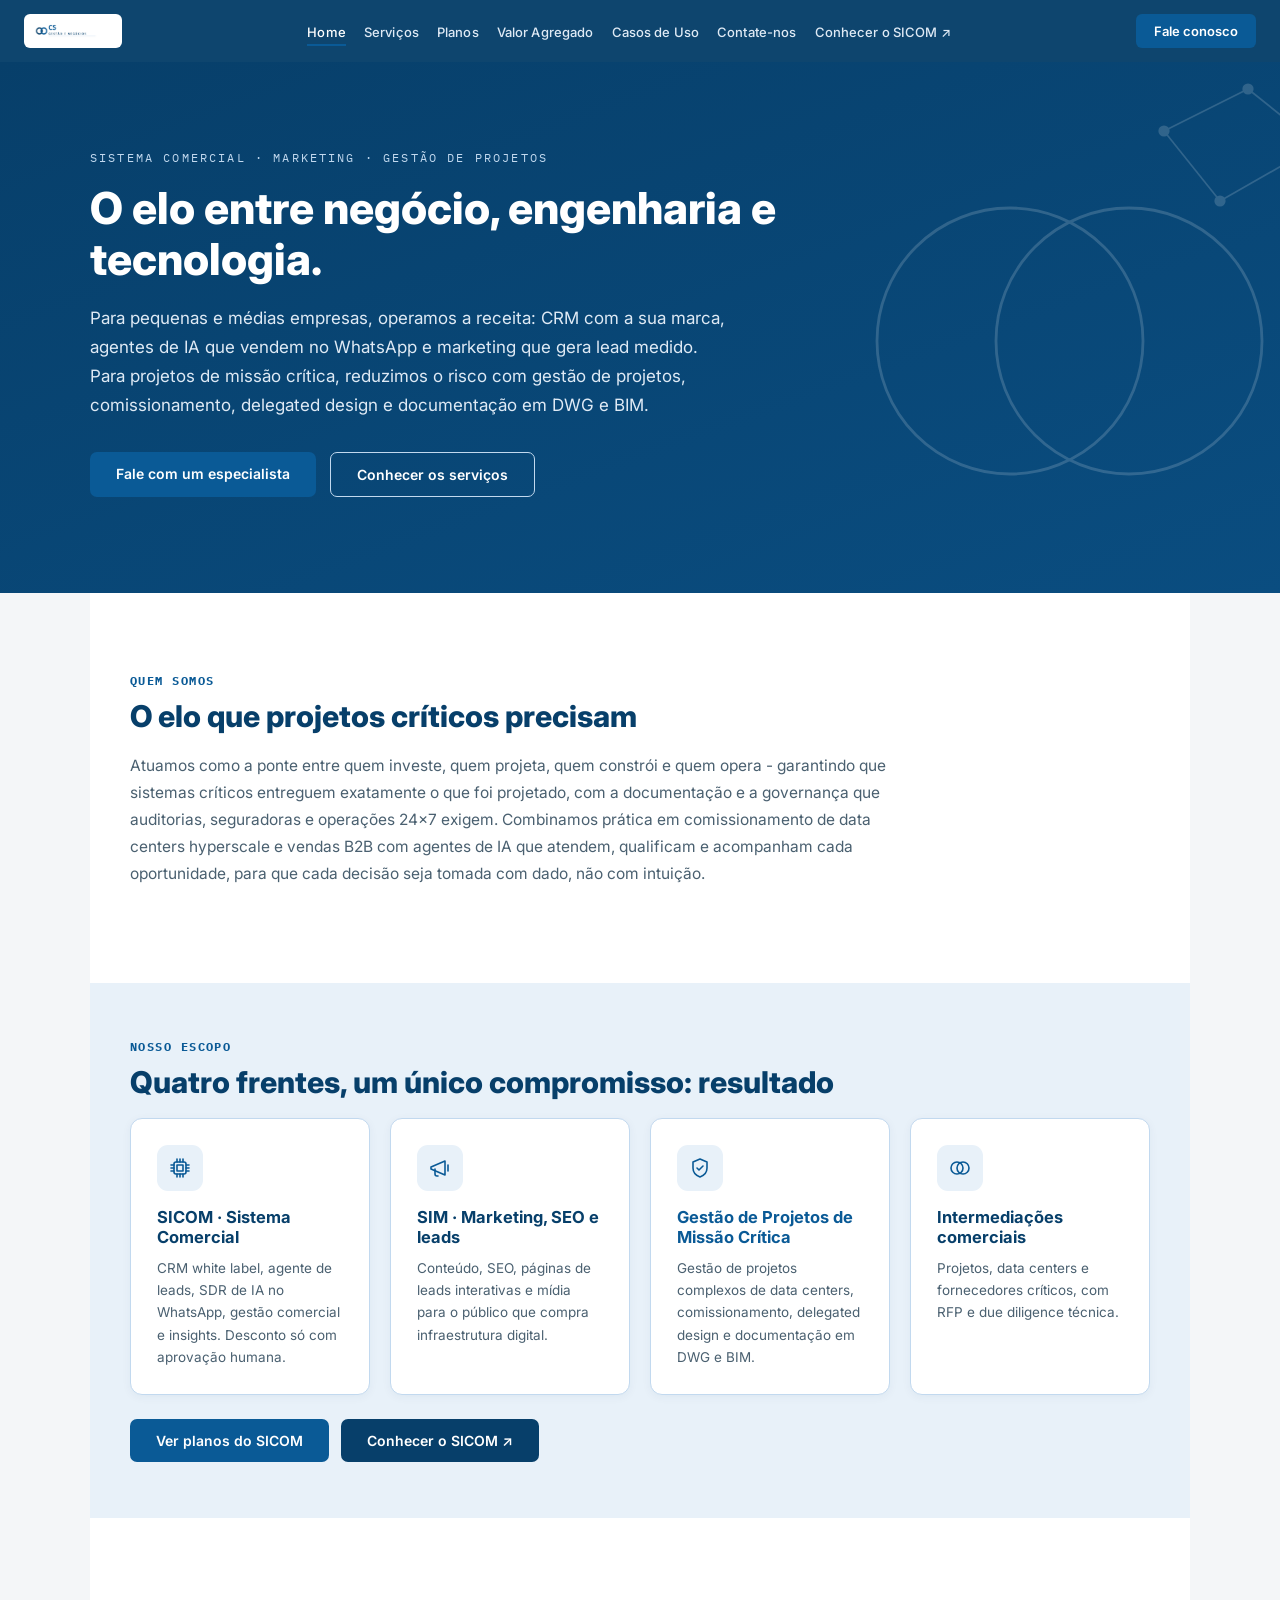
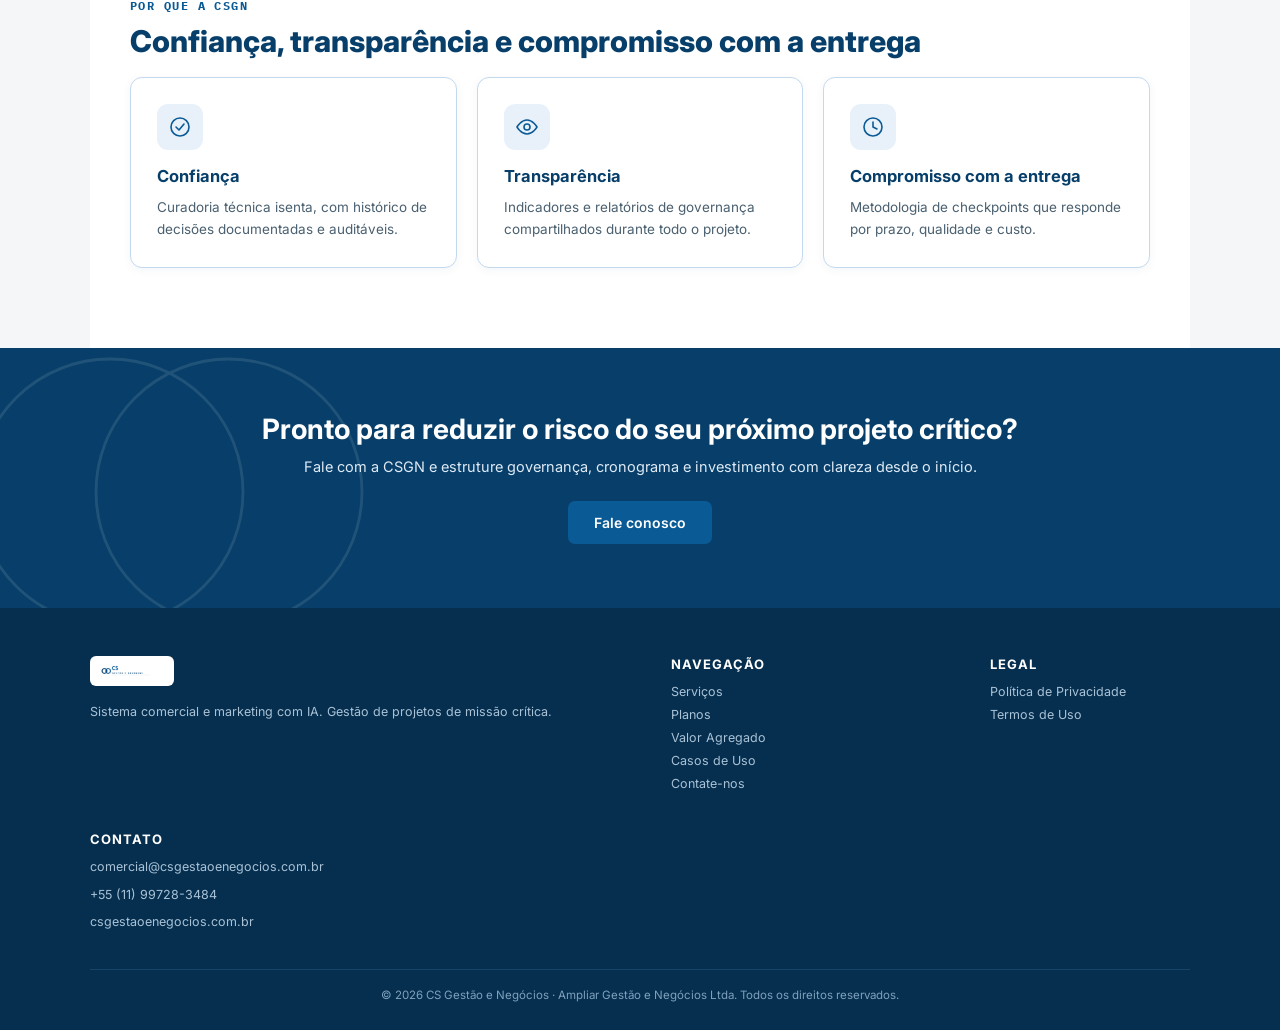
==== commit 33b9ae67: "Rodape: adiciona razao social Ampliar Gestao e Negocios Ltda. Co-Authored-By: Claude Opus 5.5 <norep" ====
--- a/index.html
+++ b/index.html
@@ -155,7 +155,7 @@
       <p>csgestaoenegocios.com.br</p>
     </div>
   </div>
-  <div class="bottom">© 2026 CS Gestão e Negócios. Todos os direitos reservados.</div>
+  <div class="bottom">© 2026 CS Gestão e Negócios · Ampliar Gestão e Negócios Ltda. Todos os direitos reservados.</div>
 </footer>
 
 <!-- Chat da Lia (CSGN): atende os visitantes e avisa os sócios -->
--- a/assets/style.css
+++ b/assets/style.css
@@ -59,7 +59,7 @@
   .nav-toggle{display:flex;}
   .nav.open ul{
     display:flex;flex-direction:column;gap:0;position:absolute;top:100%;left:0;right:0;
-    background:rgba(7,63,106,.98);padding:8px 24px 16px;box-shadow:0 12px 24px rgba(0,0,0,.25);
+    background:#073f6a;padding:8px 24px 16px;box-shadow:0 12px 24px rgba(0,0,0,.25);
   }
   .nav.open ul li a{display:block;padding:12px 0;font-size:15px;border-bottom:1px solid rgba(255,255,255,.08);}
   .nav.open ul li:last-child a{border-bottom:0;}
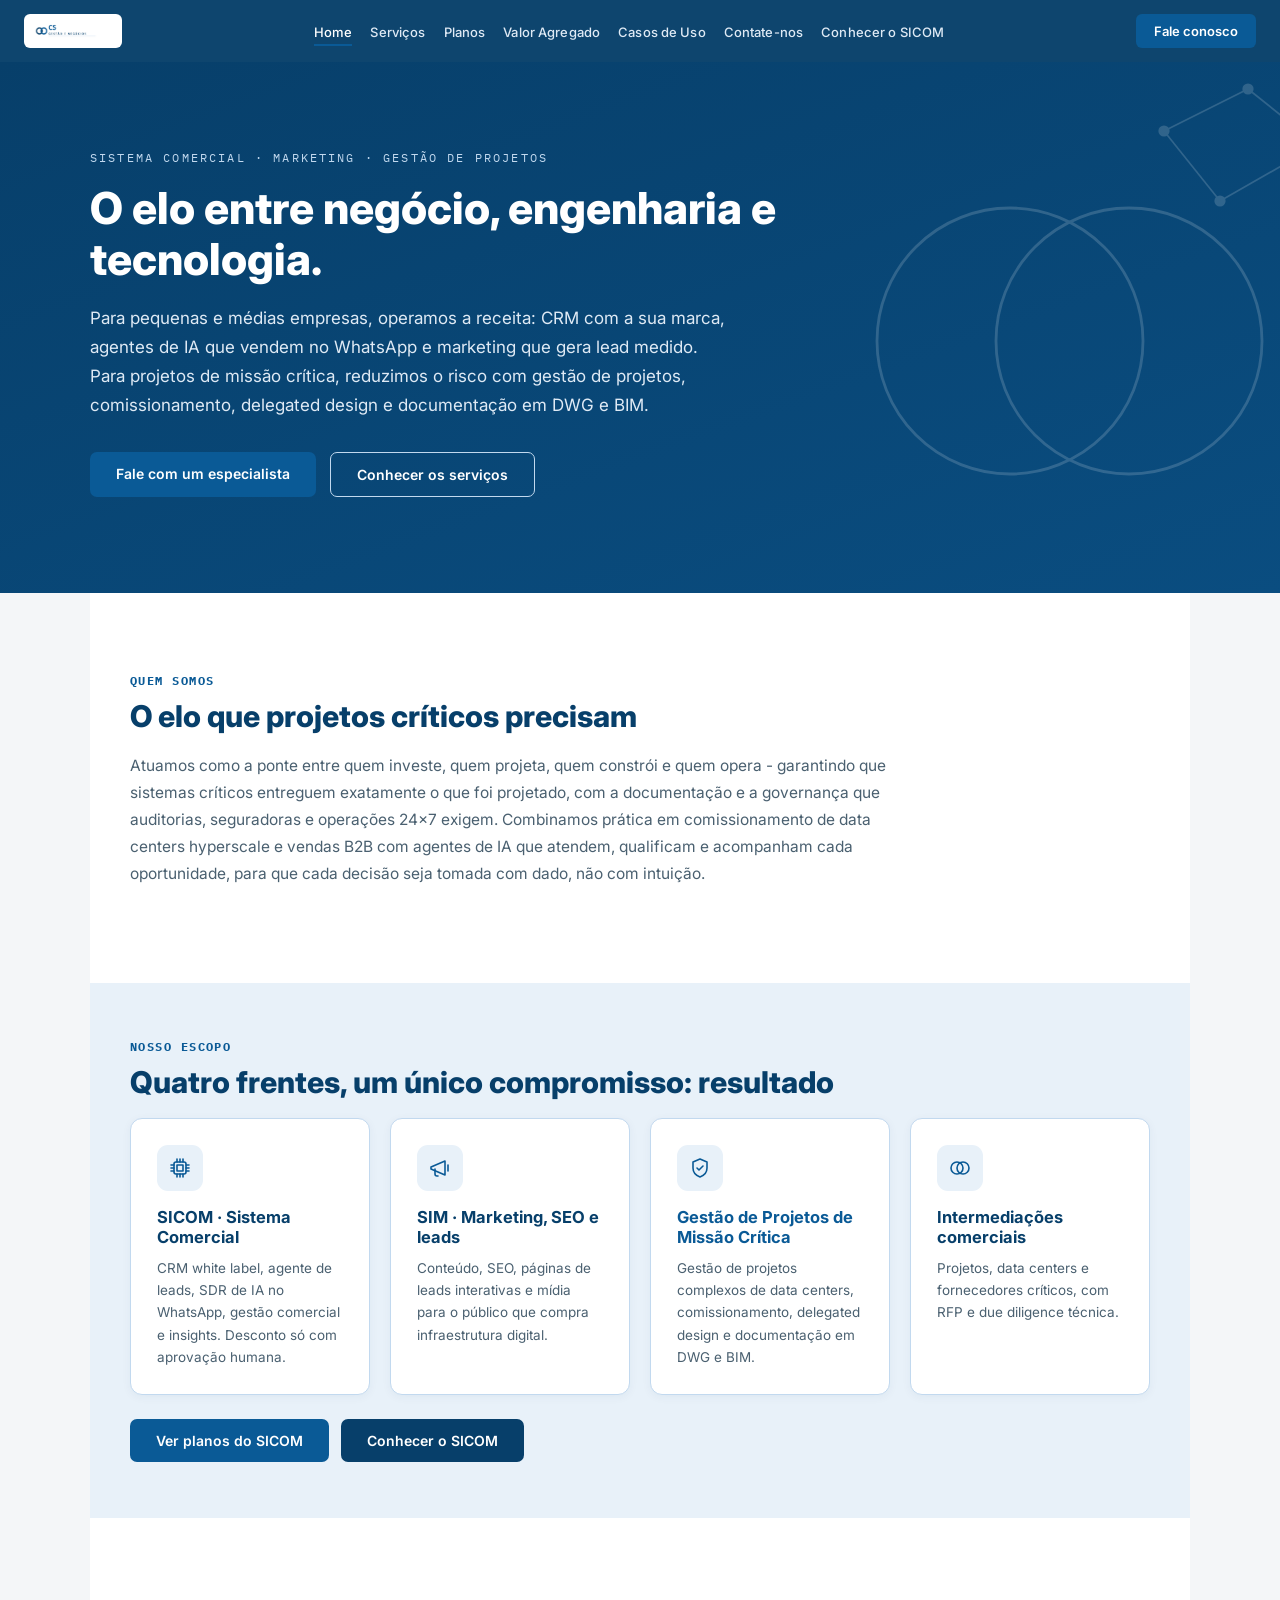
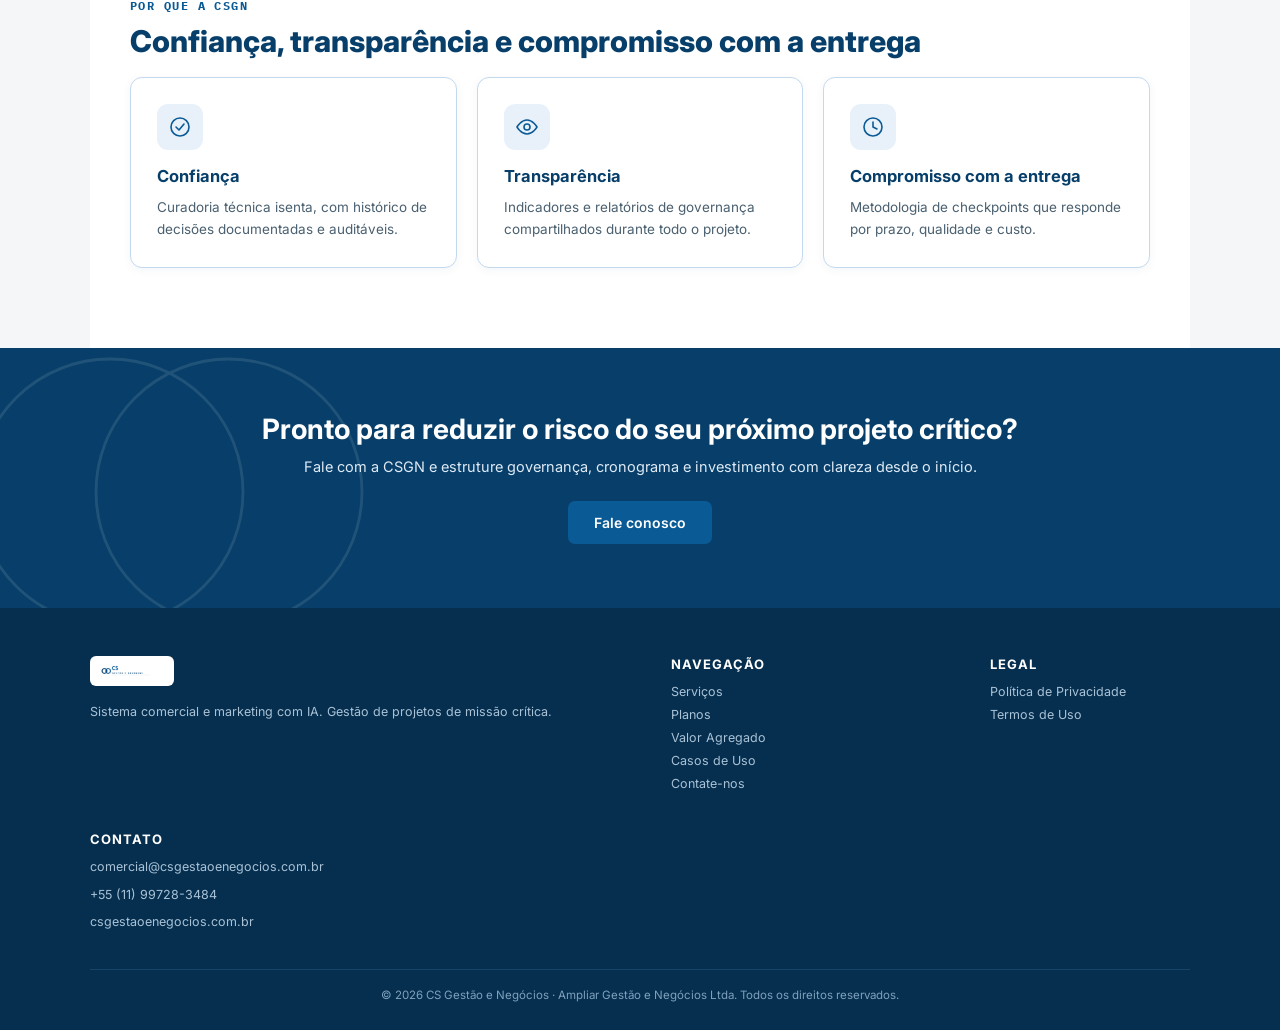
==== commit d4649665: "Landing do SICOM (v3) e menu apontando para ela - Adiciona sicom.html com a landing do protótipo v3:" ====
--- a/index.html
+++ b/index.html
@@ -5,6 +5,7 @@
 <meta name="viewport" content="width=device-width, initial-scale=1.0">
 <title>CS Gestão e Negócios - SICOM, marketing com IA e gestão de projetos</title>
 <meta name="description" content="CSGN: SICOM, o sistema comercial com agentes de IA, SIM, o sistema de marketing, e gestão de projetos de missão crítica em data centers.">
+<meta name="facebook-domain-verification" content="38vwxsnxzs63l57np0adpwxpz6wrpa" />
 <link rel="stylesheet" href="assets/style.css">
 </head>
 <body>
@@ -18,7 +19,7 @@
     <li><a href="valor-agregado.html">Valor Agregado</a></li>
     <li><a href="casos-de-uso.html">Casos de Uso</a></li>
     <li><a href="contato.html">Contate-nos</a></li>
-    <li><a href="https://csgn-crm.vercel.app/" target="_blank" rel="noopener">Conhecer o SICOM ↗</a></li>
+    <li><a href="sicom.html">Conhecer o SICOM</a></li>
   </ul>
   <a class="cta" href="contato.html">Fale conosco</a>
   <button class="nav-toggle" type="button" aria-label="Abrir menu" aria-expanded="false" onclick="var n=this.closest('.nav');var o=n.classList.toggle('open');this.setAttribute('aria-expanded',o);this.setAttribute('aria-label',o?'Fechar menu':'Abrir menu');"><span></span><span></span><span></span></button>
@@ -94,7 +95,7 @@
       <p>Projetos, data centers e fornecedores críticos, com RFP e due diligence técnica.</p>
     </div>
   </div>
-  <div style="margin-top:24px;display:flex;gap:12px;flex-wrap:wrap;"><a class="btn btn-primary" href="planos.html">Ver planos do SICOM</a><a class="btn btn-primary" style="background:var(--darkBlue);" href="https://csgn-crm.vercel.app/" target="_blank" rel="noopener">Conhecer o SICOM ↗</a></div>
+  <div style="margin-top:24px;display:flex;gap:12px;flex-wrap:wrap;"><a class="btn btn-primary" href="planos.html">Ver planos do SICOM</a><a class="btn btn-primary" style="background:var(--darkBlue);" href="sicom.html">Conhecer o SICOM</a></div>
 </section>
 
 <section class="section bg-white">
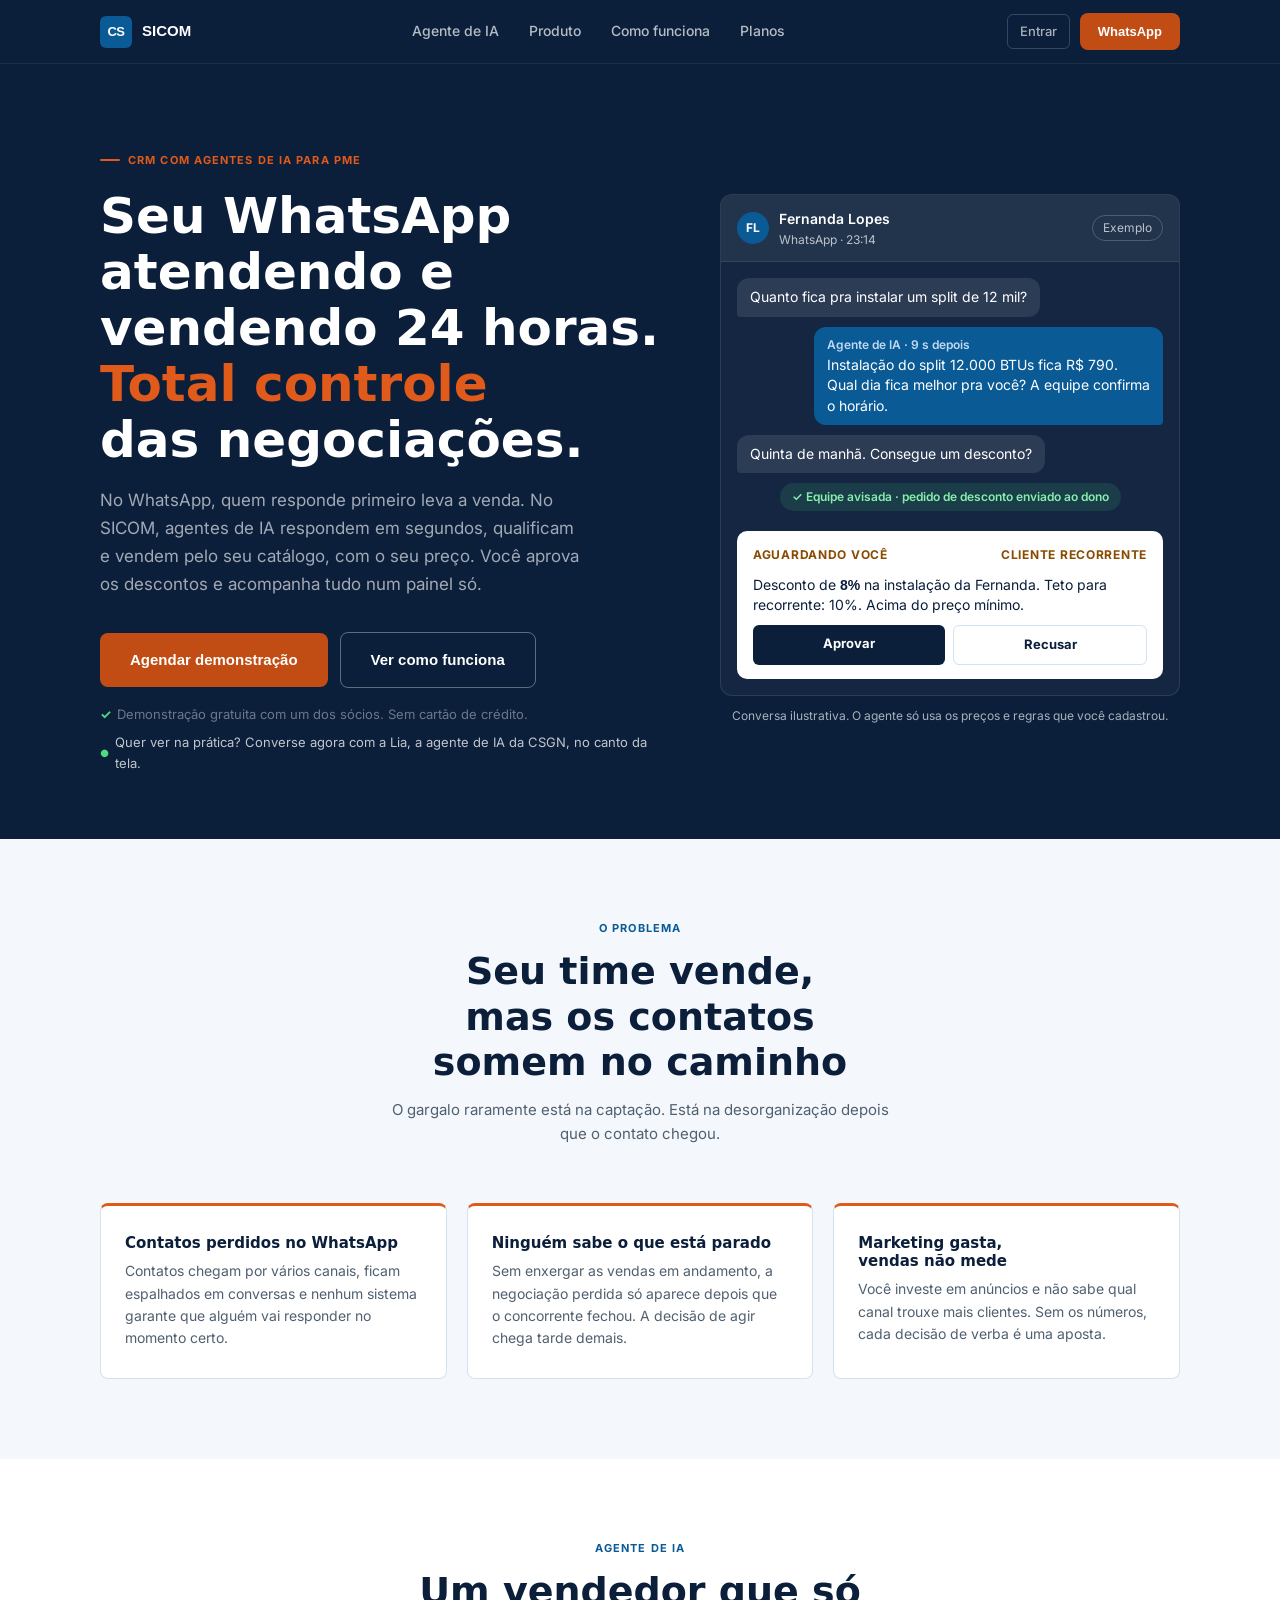
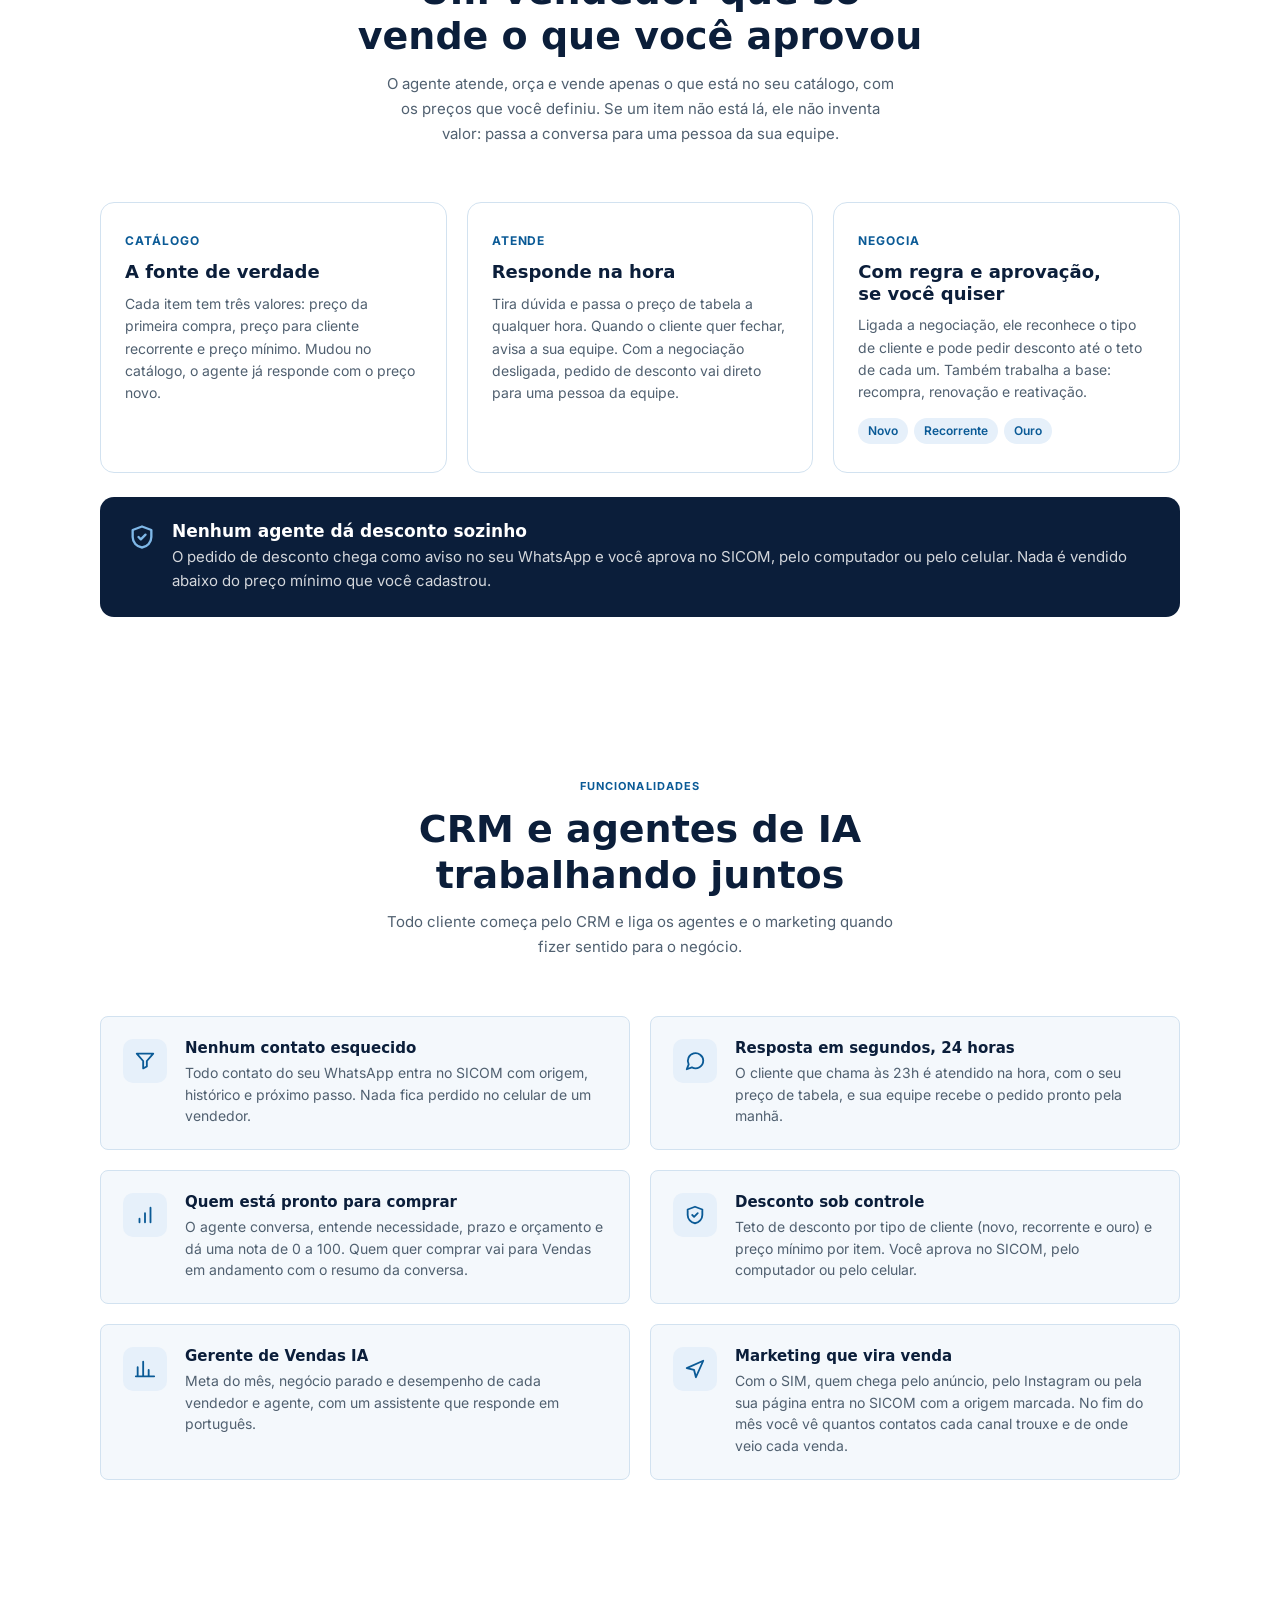
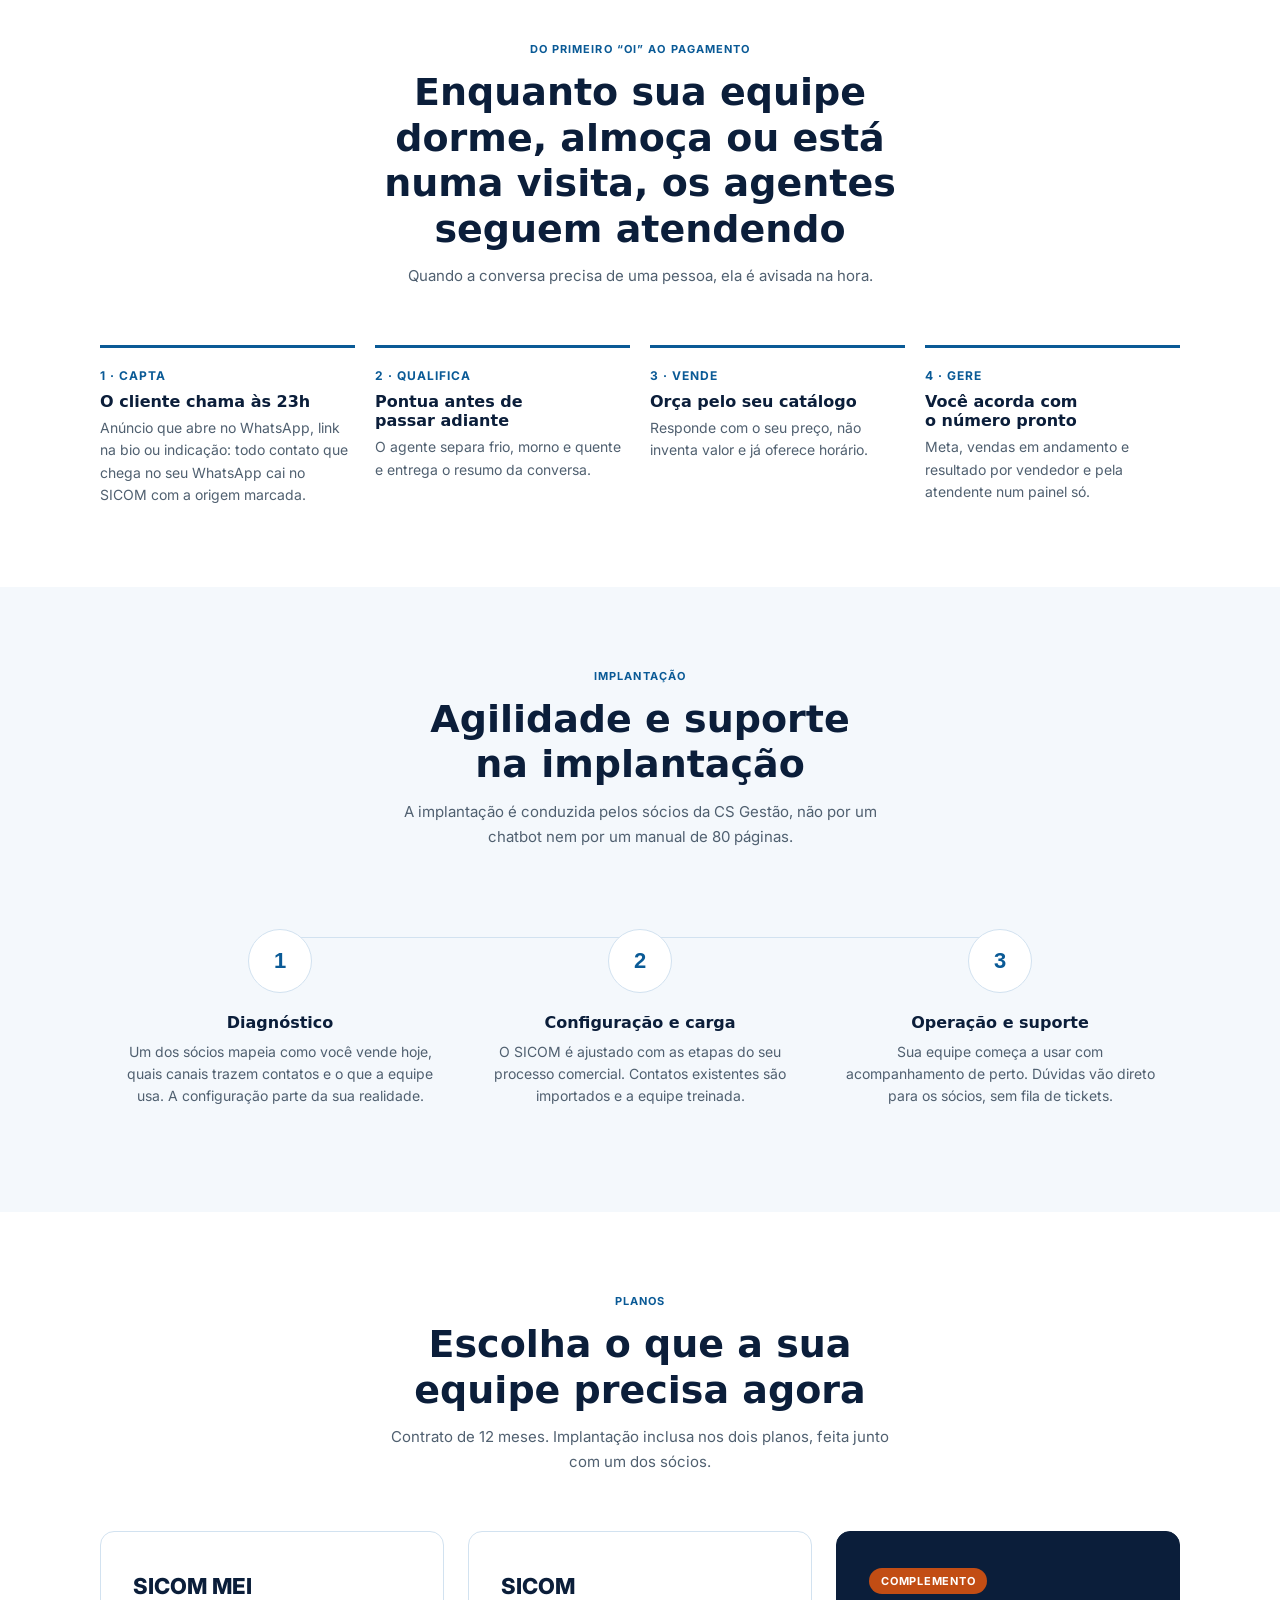
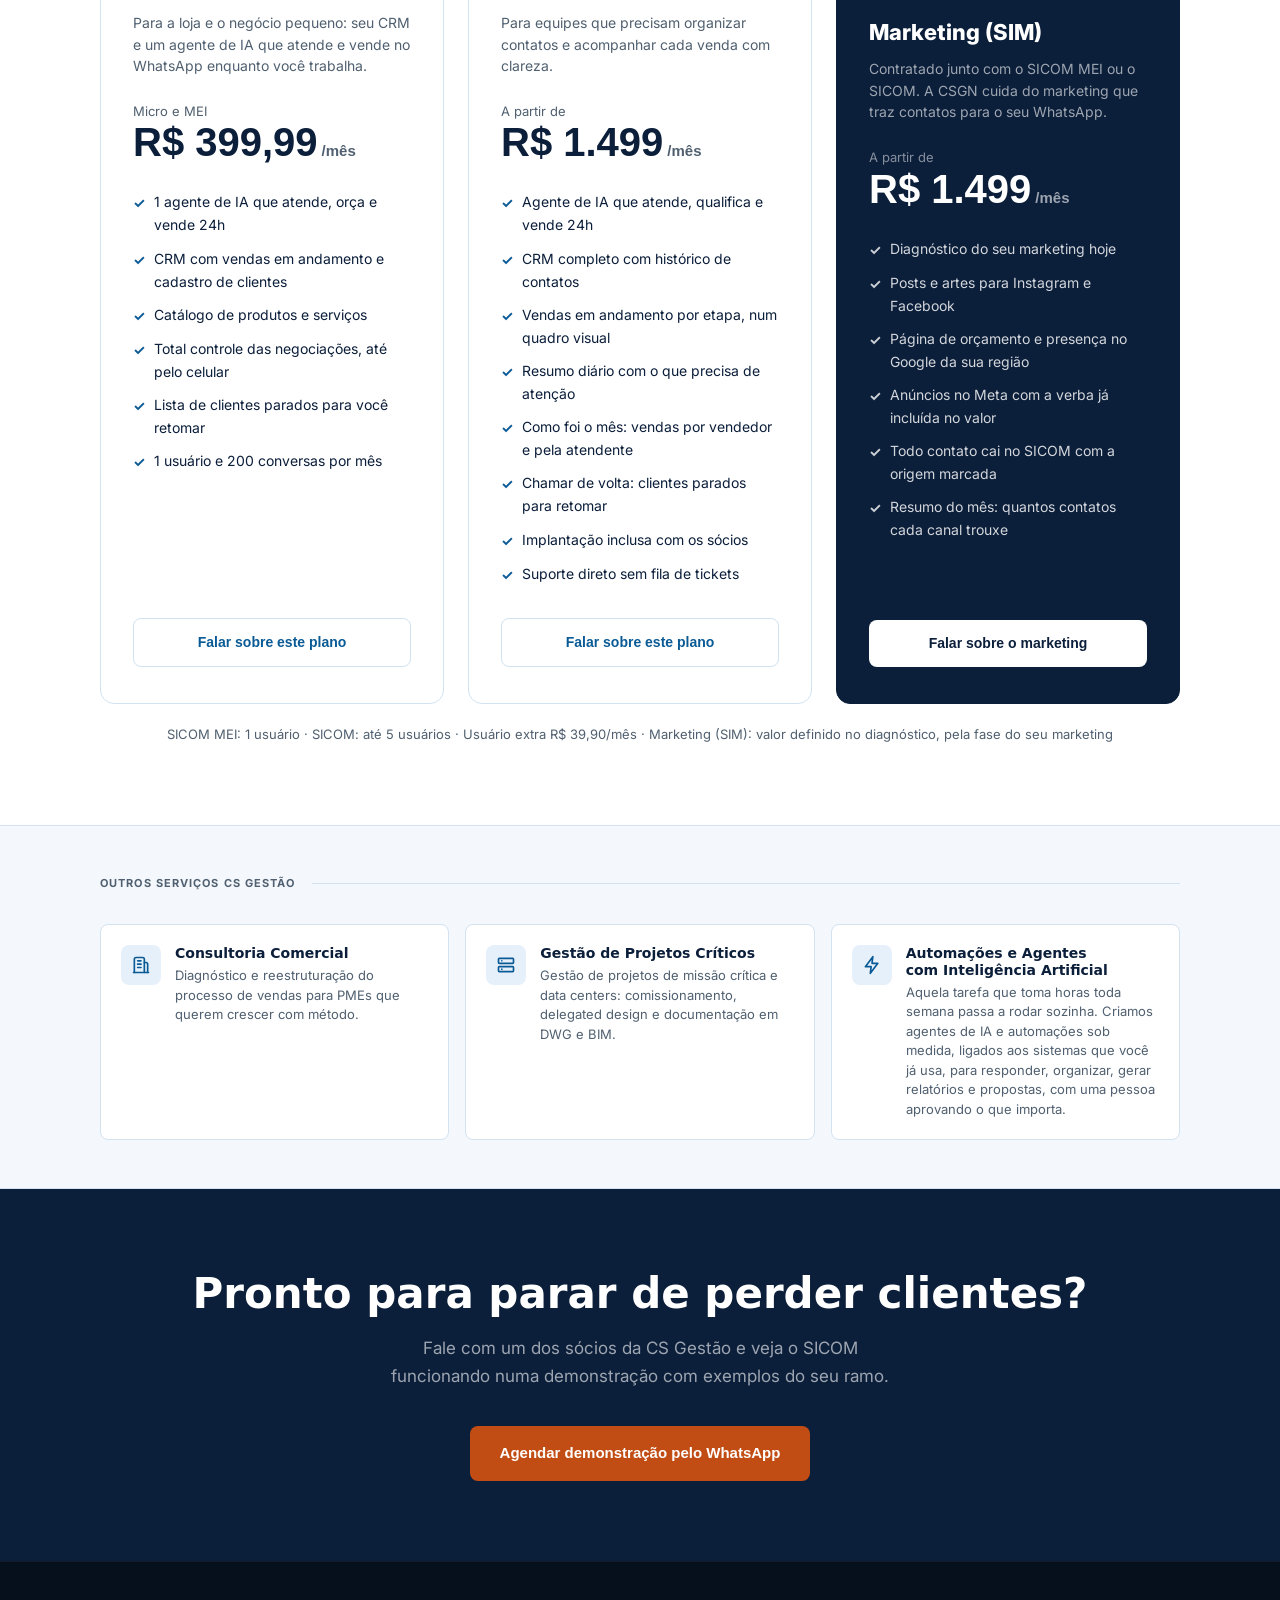
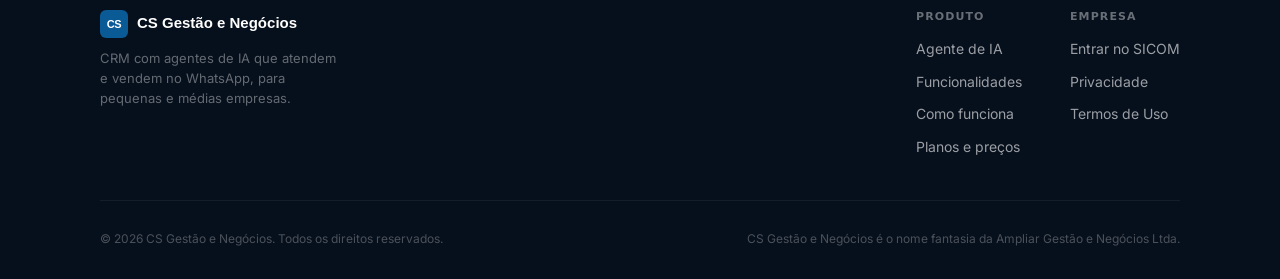
==== commit de2d5457: "Site vira a landing v3 (16/out): uma página só, Privacidade e Termos novos Páginas antigas saem do r" ====
--- a/index.html
+++ b/index.html
@@ -2,164 +2,954 @@
 <html lang="pt-BR">
 <head>
 <meta charset="UTF-8">
-<meta name="viewport" content="width=device-width, initial-scale=1.0">
-<title>CS Gestão e Negócios - SICOM, marketing com IA e gestão de projetos</title>
-<meta name="description" content="CSGN: SICOM, o sistema comercial com agentes de IA, SIM, o sistema de marketing, e gestão de projetos de missão crítica em data centers.">
+<meta name="viewport" content="width=device-width, initial-scale=1.0, viewport-fit=cover">
+<title>SICOM · CRM com agentes de IA no WhatsApp | CS Gestão e Negócios</title>
+<meta name="description" content="SICOM: CRM com agentes de IA que atendem, qualificam e vendem no WhatsApp 24 horas, pelo seu catálogo. Planos a partir de R$ 399,99/mês.">
 <meta name="facebook-domain-verification" content="38vwxsnxzs63l57np0adpwxpz6wrpa" />
-<link rel="stylesheet" href="assets/style.css">
+<link rel="icon" href="assets/csgn_logo.png">
+<link rel="stylesheet" href="https://fonts.googleapis.com/css2?family=Sora:wght@400;600;700;800&family=Inter:wght@400;500;600&display=swap">
+
+<style>
+/* ── Design plan ──────────────────────────────────────────
+   Layout: PME SaaS landing: nav escuro / hero split /
+   seções alternadas / planos / depoimentos / CTA / footer
+   Color: navy âncora · azul CSGN · laranja ação única
+   Type: Sora (headings, ênfase) + Inter (corpo/dados)
+   Tamanhos: 11px · 13px · 15px · 20px · 32px-50px  → 5
+   ─────────────────────────────────────────────────────── */
+:root {
+  --navy:       #0B1E3A;
+  --blue:       #0A5A96;
+  --blue-mid:   #1870B8;
+  --blue-lt:    #E6F0FA;
+  --orange:     #E05A1B;
+  --orange-dk:  #C24D14;
+  --bg:         #FFFFFF;
+  --bg-alt:     #F4F8FC;
+  --fg:         #0B1E3A;
+  --fg-2:       #506070;
+  --border:     #D2E2F0;
+  --white:      #FFFFFF;
+  --radius:     8px;
+  --radius-lg:  14px;
+  --shadow:     0 2px 16px rgba(10,90,150,.10);
+}
+@media (prefers-color-scheme: dark) {
+  :root:not([data-theme="light"]) {
+    --bg:      #0B1720; --bg-alt: #0E2030;
+    --fg:      #DDEAF6; --fg-2:   #7A9AB5;
+    --border:  #1A3050; --blue-lt: #0C2540;
+    color-scheme: dark;
+  }
+}
+:root[data-theme="dark"] {
+  --bg:      #0B1720; --bg-alt: #0E2030;
+  --fg:      #DDEAF6; --fg-2:   #7A9AB5;
+  --border:  #1A3050; --blue-lt: #0C2540;
+  color-scheme: dark;
+}
+
+*, *::before, *::after { box-sizing: border-box; margin: 0; padding: 0; }
+body {
+  background: var(--bg); color: var(--fg);
+  font-family: 'Inter', system-ui, sans-serif;
+  font-size: 15px; line-height: 1.65;
+}
+h1,h2,h3,h4 {
+  font-family: 'Sora', system-ui, sans-serif;
+  text-wrap: balance; line-height: 1.2;
+}
+a { color: var(--blue); text-decoration: none; }
+img { max-width: 100%; display: block; }
+
+.container { max-width: 1120px; margin-inline: auto; padding-inline: 20px; }
+
+/* Buttons */
+.btn {
+  display: inline-flex; align-items: center; gap: 8px;
+  padding: 12px 24px; border-radius: var(--radius);
+  font-family: 'Sora', sans-serif; font-size: 14px;
+  font-weight: 700; cursor: pointer; border: none;
+  transition: background .15s, opacity .15s, transform .1s;
+  text-decoration: none; white-space: nowrap;
+}
+.btn:active { transform: scale(.98); }
+.btn-lg { padding: 15px 30px; font-size: 15px; }
+.btn-primary { background: var(--orange-dk); color: #fff; }
+.btn-primary:hover { background: #A8420F; }
+.btn-outline {
+  background: transparent; color: var(--blue);
+  border: 1.5px solid var(--border);
+}
+.btn-outline:hover { border-color: var(--blue); background: var(--blue-lt); }
+.btn-ghost {
+  background: transparent; color: var(--white);
+  border: 1.5px solid rgba(255,255,255,.35);
+}
+.btn-ghost:hover { border-color: rgba(255,255,255,.75); background: rgba(255,255,255,.06); }
+
+/* ══ NAV ══════════════════════════════════════════════ */
+.nav {
+  position: sticky; top: env(safe-area-inset-top, 0px);
+  z-index: 100; background: var(--navy);
+  border-bottom: 1px solid rgba(255,255,255,.07);
+}
+.nav-inner {
+  display: flex; align-items: center;
+  justify-content: space-between; gap: 20px;
+  padding-block: 13px;
+}
+.nav-logo {
+  display: flex; align-items: center; gap: 10px;
+  color: white; font-family: 'Sora', sans-serif;
+  font-size: 15px; font-weight: 700; flex-shrink: 0;
+}
+.logo-mark {
+  width: 32px; height: 32px; border-radius: 6px;
+  background: var(--blue); display: grid; place-items: center;
+  font-size: 13px; font-weight: 800; color: white; letter-spacing: -.5px;
+}
+.nav-links { display: flex; align-items: center; gap: 2px; list-style: none; }
+.nav-links a {
+  padding: 7px 14px; border-radius: 6px; color: rgba(255,255,255,.7);
+  font-size: 14px; font-weight: 500; transition: .15s;
+}
+.nav-links a:hover { color: white; background: rgba(255,255,255,.08); }
+.nav-actions { display: flex; align-items: center; gap: 10px; flex-shrink: 0; }
+.nav-entrar {
+  color: rgba(255,255,255,.65); font-size: 13px; font-weight: 500;
+  padding: 6px 12px; border-radius: 6px;
+  border: 1px solid rgba(255,255,255,.18); transition: .15s;
+}
+.nav-entrar:hover { color: white; border-color: rgba(255,255,255,.45); }
+.nav-cta { padding: 8px 18px; font-size: 13px; }
+.hamburger {
+  display: none; flex-direction: column; gap: 5px;
+  background: none; border: none; cursor: pointer; padding: 6px;
+  color: rgba(255,255,255,.8);
+}
+.hamburger span {
+  display: block; width: 22px; height: 2px;
+  background: currentColor; border-radius: 2px;
+  transition: transform .2s, opacity .2s;
+}
+.hamburger.open span:nth-child(1) { transform: translateY(7px) rotate(45deg); }
+.hamburger.open span:nth-child(2) { opacity: 0; }
+.hamburger.open span:nth-child(3) { transform: translateY(-7px) rotate(-45deg); }
+.nav-mobile {
+  display: none; flex-direction: column;
+  background: var(--navy); padding: 14px 20px 20px;
+  border-top: 1px solid rgba(255,255,255,.07); gap: 4px;
+}
+.nav-mobile.open { display: flex; }
+.nav-mobile a {
+  color: rgba(255,255,255,.75); font-size: 15px;
+  padding: 10px 12px; border-radius: 6px;
+  font-weight: 500; transition: .15s;
+}
+.nav-mobile a:hover { color: white; background: rgba(255,255,255,.08); }
+.nav-mobile .btn { width: 100%; justify-content: center; margin-top: 8px; }
+
+/* ══ HERO ══════════════════════════════════════════════ */
+.hero { background: var(--navy); padding-block: 80px 64px; overflow: hidden; }
+.hero-inner {
+  display: grid; grid-template-columns: minmax(0,1fr) minmax(0,460px);
+  gap: 56px; align-items: center;
+}
+.hero-eyebrow {
+  display: inline-flex; align-items: center; gap: 8px;
+  font-size: 11px; font-weight: 700; letter-spacing: .1em;
+  text-transform: uppercase; color: var(--orange); margin-bottom: 18px;
+}
+.hero-eyebrow::before {
+  content: ''; width: 20px; height: 2px;
+  background: var(--orange); border-radius: 2px;
+}
+.hero h1 {
+  font-size: clamp(32px, 4vw, 50px); font-weight: 800;
+  color: white; margin-bottom: 18px; line-height: 1.12;
+}
+.hero h1 em { font-style: normal; color: var(--orange); }
+.hero-sub {
+  font-size: 17px; color: rgba(255,255,255,.62);
+  max-width: 480px; margin-bottom: 34px; line-height: 1.65;
+}
+.hero-actions { display: flex; flex-wrap: wrap; gap: 12px; align-items: center; }
+.hero-note {
+  margin-top: 16px; font-size: 13px; color: rgba(255,255,255,.4);
+  display: flex; align-items: center; gap: 6px;
+}
+.hero-note::before { content: '✓'; color: #4ADE80; font-weight: 700; }
+.hero-lia { margin-top: 6px; color: rgba(255,255,255,.75); }
+.hero-lia::before { content: '●'; color: #4ADE80; font-size: 10px; }
+
+/* Dashboard mockup */
+.dash {
+  background: rgba(255,255,255,.04);
+  border: 1px solid rgba(255,255,255,.1);
+  border-radius: 12px; overflow: hidden;
+}
+.dash-bar {
+  background: rgba(255,255,255,.05);
+  border-bottom: 1px solid rgba(255,255,255,.07);
+  padding: 10px 16px; display: flex; align-items: center; gap: 8px;
+}
+.dash-dot { width: 8px; height: 8px; border-radius: 50%; }
+.dash-dot:nth-child(1) { background: rgba(255,90,90,.45); }
+.dash-dot:nth-child(2) { background: rgba(255,190,0,.45); }
+.dash-dot:nth-child(3) { background: rgba(0,200,100,.35); }
+.dash-url {
+  flex: 1; font-size: 11px; color: rgba(255,255,255,.28);
+  text-align: center; letter-spacing: .02em;
+}
+.dash-body { padding: 18px; }
+.dash-stats {
+  display: grid; grid-template-columns: repeat(3,1fr);
+  gap: 10px; margin-bottom: 18px;
+}
+.dash-stat {
+  background: rgba(255,255,255,.045);
+  border: 1px solid rgba(255,255,255,.06);
+  border-radius: 7px; padding: 12px 10px;
+}
+.dash-stat-lbl {
+  font-size: 10px; color: rgba(255,255,255,.38);
+  text-transform: uppercase; letter-spacing: .07em; margin-bottom: 5px;
+}
+.dash-stat-val {
+  font-family: 'Sora', sans-serif; font-size: 24px;
+  font-weight: 800; color: white;
+  font-variant-numeric: tabular-nums;
+}
+.dash-stat-delta { font-size: 11px; color: #4ADE80; margin-top: 2px; }
+.dash-funnel-lbl {
+  font-size: 10px; color: rgba(255,255,255,.38);
+  text-transform: uppercase; letter-spacing: .07em; margin-bottom: 10px;
+}
+.dash-funnel { display: flex; flex-direction: column; gap: 7px; }
+.dash-row { display: flex; align-items: center; gap: 10px; }
+.dash-stage { font-size: 11px; color: rgba(255,255,255,.5); width: 76px; flex-shrink: 0; }
+.dash-track {
+  flex: 1; height: 16px; background: rgba(255,255,255,.04);
+  border-radius: 4px; overflow: hidden;
+}
+.dash-fill { height: 100%; border-radius: 4px; }
+.dash-count {
+  font-size: 11px; color: rgba(255,255,255,.38);
+  width: 28px; text-align: right; flex-shrink: 0;
+  font-variant-numeric: tabular-nums;
+}
+
+/* ══ CHAT MOCKUP (hero) ═══════════════════════════════ */
+.chat { background: rgba(255,255,255,.04); border: 1px solid rgba(255,255,255,.1); border-radius: 12px; overflow: hidden; }
+.chat-head { display: flex; align-items: center; justify-content: space-between; gap: 10px; padding: 12px 16px; background: rgba(255,255,255,.06); border-bottom: 1px solid rgba(255,255,255,.08); }
+.chat-who { display: flex; align-items: center; gap: 10px; color: #fff; font-size: 14px; font-weight: 600; }
+.chat-who small { display: block; font-size: 12px; font-weight: 400; color: rgba(255,255,255,.7); }
+.chat-av { width: 32px; height: 32px; border-radius: 50%; background: var(--blue); display: grid; place-items: center; font-size: 12px; font-weight: 700; color: #fff; }
+.chat-tag { font-size: 12px; color: rgba(255,255,255,.7); border: 1px solid rgba(255,255,255,.2); border-radius: 20px; padding: 2px 10px; }
+.chat-body { padding: 16px; display: flex; flex-direction: column; gap: 10px; }
+.msg { max-width: 82%; padding: 9px 13px; border-radius: 12px; font-size: 14px; line-height: 1.45; }
+.msg-in { align-self: flex-start; background: rgba(255,255,255,.1); color: #fff; border-bottom-left-radius: 4px; }
+.msg-out { align-self: flex-end; background: var(--blue); color: #fff; border-bottom-right-radius: 4px; }
+.msg-meta { display: block; font-size: 12px; font-weight: 600; color: #BFD9F2; margin-bottom: 2px; }
+.chat-ok { align-self: center; font-size: 12px; font-weight: 600; color: #86EFAC; background: rgba(74,222,128,.12); border-radius: 20px; padding: 4px 12px; }
+.approve { margin: 4px 16px 16px; background: #fff; color: var(--navy); border-radius: 10px; padding: 14px 16px; display: flex; flex-direction: column; gap: 10px; }
+.approve-top { display: flex; justify-content: space-between; gap: 10px; font-size: 12px; font-weight: 700; letter-spacing: .06em; text-transform: uppercase; color: #8A4B00; }
+.approve p { font-size: 14px; line-height: 1.45; }
+.approve p strong { font-family: 'Sora', sans-serif; }
+.approve-btns { display: flex; gap: 8px; }
+.approve-btns span { flex: 1; text-align: center; font-size: 13px; font-weight: 700; padding: 8px; border-radius: 6px; }
+.approve-yes { background: var(--navy); color: #fff; }
+.approve-no { border: 1.5px solid #D2E2F0; color: var(--navy); }
+.mock-note { margin-top: 10px; font-size: 12px; color: rgba(255,255,255,.65); text-align: center; }
+
+/* ══ AGENTE ═══════════════════════════════════════════ */
+.agent-grid { display: grid; grid-template-columns: repeat(3,1fr); gap: 20px; }
+.agent-card { background: var(--bg); border: 1px solid var(--border); border-radius: var(--radius-lg); padding: 28px 24px; display: flex; flex-direction: column; gap: 10px; }
+.agent-kicker { font-size: 12px; font-weight: 700; letter-spacing: .08em; text-transform: uppercase; color: var(--blue); }
+.agent-card h3 { font-size: 18px; font-weight: 700; }
+.agent-card p { font-size: 14px; color: var(--fg-2); line-height: 1.6; }
+.agent-tiers { display: flex; flex-wrap: wrap; gap: 6px; margin-top: 4px; }
+.agent-tiers span { font-size: 12px; font-weight: 600; padding: 3px 10px; border-radius: 20px; background: var(--blue-lt); color: var(--blue); }
+.guard { margin-top: 24px; display: flex; gap: 16px; align-items: flex-start; background: var(--navy); color: #fff; border-radius: var(--radius-lg); padding: 24px 28px; }
+.guard svg { flex-shrink: 0; margin-top: 2px; }
+.guard h3 { font-size: 17px; font-weight: 700; margin-bottom: 4px; }
+.guard p { font-size: 15px; color: rgba(255,255,255,.82); line-height: 1.6; }
+
+/* ══ FLUXO 4 PASSOS ═════════════════════════════════════ */
+.flow { display: grid; grid-template-columns: repeat(4,1fr); gap: 20px; list-style: none; }
+.flow li { border-top: 3px solid var(--blue); padding-top: 18px; display: flex; flex-direction: column; gap: 6px; }
+.flow-step { font-size: 12px; font-weight: 700; letter-spacing: .08em; text-transform: uppercase; color: var(--blue); }
+.flow h3 { font-size: 16px; font-weight: 700; }
+.flow p { font-size: 14px; color: var(--fg-2); line-height: 1.6; }
+.feat-icon svg, .outro-icon svg { color: var(--blue); }
+
+/* ══ SECTION SHARED ══════════════════════════════════ */
+.section { padding-block: 80px; }
+.section-alt { background: var(--bg-alt); }
+.sec-header {
+  text-align: center; max-width: 600px;
+  margin-inline: auto; margin-bottom: 56px;
+}
+.sec-eye {
+  font-size: 11px; font-weight: 700; letter-spacing: .1em;
+  text-transform: uppercase; color: var(--blue); margin-bottom: 12px;
+}
+.sec-header h2 { font-size: clamp(26px, 3.5vw, 38px); font-weight: 700; margin-bottom: 12px; }
+.sec-header p { font-size: 15px; color: var(--fg-2); max-width: 520px; margin-inline: auto; }
+
+/* ══ PROBLEMA ══════════════════════════════════════════ */
+.problem-grid { display: grid; grid-template-columns: repeat(3,1fr); gap: 20px; }
+.problem-card {
+  background: var(--bg); border: 1px solid var(--border);
+  border-top: 3px solid var(--orange);
+  border-radius: var(--radius); padding: 28px 24px;
+}
+.problem-card h3 { font-size: 15px; font-weight: 700; margin-bottom: 8px; }
+.problem-card p { font-size: 14px; color: var(--fg-2); line-height: 1.6; }
+
+/* ══ FEATURES ══════════════════════════════════════════ */
+.features-grid { display: grid; grid-template-columns: repeat(2,1fr); gap: 20px; }
+.feat-card {
+  display: flex; gap: 18px; align-items: flex-start;
+  background: var(--bg-alt); border: 1px solid var(--border);
+  border-radius: var(--radius); padding: 22px;
+  transition: border-color .2s, box-shadow .2s;
+}
+.feat-card:hover { border-color: var(--blue); box-shadow: var(--shadow); }
+.feat-icon {
+  width: 44px; height: 44px; border-radius: 10px;
+  background: var(--blue-lt); display: grid; place-items: center;
+  font-size: 20px; flex-shrink: 0;
+}
+.feat-card h3 { font-size: 15px; font-weight: 700; margin-bottom: 5px; }
+.feat-card p { font-size: 14px; color: var(--fg-2); line-height: 1.55; }
+
+/* ══ COMO FUNCIONA ══════════════════════════════════════ */
+.steps-wrap { position: relative; }
+.steps-connector {
+  position: absolute; top: 32px;
+  left: calc(100%/6); right: calc(100%/6);
+  height: 1px; background: var(--border); z-index: 0;
+}
+.steps { display: grid; grid-template-columns: repeat(3,1fr); gap: 0; position: relative; z-index: 1; }
+.step { text-align: center; padding: 24px 20px; }
+.step-num {
+  width: 64px; height: 64px; border-radius: 50%;
+  border: 1.5px solid var(--border); background: var(--bg);
+  display: grid; place-items: center; margin-inline: auto; margin-bottom: 20px;
+  font-family: 'Sora', sans-serif; font-size: 22px;
+  font-weight: 800; color: var(--blue);
+}
+.step h3 { font-size: 16px; font-weight: 700; margin-bottom: 8px; }
+.step p { font-size: 14px; color: var(--fg-2); line-height: 1.6; }
+
+/* ══ PLANOS ══════════════════════════════════════════ */
+.plans-grid {
+  display: grid; grid-template-columns: repeat(3, minmax(0, 1fr));
+  gap: 24px; max-width: 1120px; margin-inline: auto;
+}
+.plan {
+  background: var(--bg); border: 1px solid var(--border);
+  border-radius: var(--radius-lg); padding: 36px 32px;
+  display: flex; flex-direction: column; gap: 0;
+}
+.plan.featured {
+  background: var(--navy); border-color: var(--navy); color: white;
+}
+.plan-badge {
+  display: inline-block; font-size: 11px; font-weight: 700;
+  letter-spacing: .07em; text-transform: uppercase;
+  padding: 4px 12px; border-radius: 20px;
+  background: var(--orange-dk); color: white; margin-bottom: 20px;
+  align-self: flex-start;
+}
+.plan-name {
+  font-size: 22px; font-weight: 800; margin-bottom: 8px;
+}
+.plan-desc {
+  font-size: 14px; color: var(--fg-2); margin-bottom: 24px; line-height: 1.55;
+}
+.plan.featured .plan-desc { color: rgba(255,255,255,.6); }
+.plan-price { margin-bottom: 28px; }
+.plan-from { font-size: 13px; color: var(--fg-2); }
+.plan.featured .plan-from { color: rgba(255,255,255,.5); }
+.plan-val {
+  font-family: 'Sora', sans-serif; font-size: 40px;
+  font-weight: 800; line-height: 1; font-variant-numeric: tabular-nums;
+  display: flex; align-items: baseline; gap: 4px; flex-wrap: wrap;
+}
+.plan-per { font-size: 15px; font-weight: 600; color: var(--fg-2); }
+.plan.featured .plan-per { color: rgba(255,255,255,.6); }
+.plan-items {
+  list-style: none; display: flex; flex-direction: column;
+  gap: 10px; margin-bottom: 32px; flex: 1;
+}
+.plan-items li {
+  font-size: 14px; display: flex; align-items: flex-start; gap: 9px;
+}
+.plan-items li::before {
+  content: '✓'; font-weight: 700; color: var(--blue);
+  flex-shrink: 0; margin-top: 1px;
+}
+.plan.featured .plan-items li::before { color: rgba(255,255,255,.8); }
+.plan.featured .plan-items li { color: rgba(255,255,255,.82); }
+.plan .btn { width: 100%; justify-content: center; }
+.plan.featured .btn { background: white; color: var(--navy); }
+.plan.featured .btn:hover { background: rgba(255,255,255,.9); }
+.plans-note {
+  text-align: center; margin-top: 20px;
+  font-size: 13px; color: var(--fg-2);
+}
+
+
+/* ══ CTA FINAL ══════════════════════════════════════════ */
+.cta-sec { background: var(--navy); padding-block: 80px; text-align: center; }
+.cta-sec h2 {
+  color: white; font-size: clamp(28px, 3.5vw, 42px);
+  font-weight: 800; margin-bottom: 14px;
+}
+.cta-sec p {
+  color: rgba(255,255,255,.6); font-size: 17px;
+  max-width: 520px; margin-inline: auto; margin-bottom: 36px;
+}
+.cta-actions { display: flex; justify-content: center; flex-wrap: wrap; gap: 12px; }
+
+/* ══ OUTROS PRODUTOS ════════════════════════════════════ */
+.outros {
+  background: var(--bg-alt);
+  border-top: 1px solid var(--border);
+  border-bottom: 1px solid var(--border);
+  padding-block: 48px;
+}
+.outros-header {
+  display: flex; align-items: center; gap: 16px;
+  margin-bottom: 32px;
+}
+.outros-eyebrow {
+  font-size: 11px; font-weight: 700; letter-spacing: .1em;
+  text-transform: uppercase; color: var(--fg-2); white-space: nowrap;
+}
+.outros-rule { flex: 1; height: 1px; background: var(--border); }
+.outros-link {
+  font-size: 13px; color: var(--blue); font-weight: 600;
+  white-space: nowrap; display: flex; align-items: center; gap: 4px;
+}
+.outros-link::after { content: '→'; }
+.outros-grid { display: grid; grid-template-columns: repeat(3, 1fr); gap: 16px; }
+.outro-card {
+  background: var(--bg); border: 1px solid var(--border);
+  border-radius: var(--radius); padding: 20px 20px 20px 20px;
+  display: flex; align-items: flex-start; gap: 14px;
+  transition: border-color .2s; text-decoration: none; color: var(--fg);
+}
+.outro-card:hover { border-color: var(--blue); }
+.outro-icon {
+  width: 40px; height: 40px; border-radius: 8px;
+  background: var(--blue-lt); display: grid; place-items: center;
+  font-size: 18px; flex-shrink: 0;
+}
+.outro-card h3 { font-size: 14px; font-weight: 700; margin-bottom: 4px; }
+.outro-card p { font-size: 13px; color: var(--fg-2); line-height: 1.5; }
+@media (max-width: 960px) { .outros-grid { grid-template-columns: 1fr; } }
+
+/* ══ FOOTER ══════════════════════════════════════════════ */
+.footer {
+  background: #060F1C; padding-block: 48px 30px;
+  border-top: 1px solid rgba(255,255,255,.05);
+}
+.footer-grid {
+  display: grid; grid-template-columns: 1fr auto auto; gap: 48px;
+  padding-bottom: 40px; border-bottom: 1px solid rgba(255,255,255,.06);
+}
+.footer-brand-name {
+  display: flex; align-items: center; gap: 9px; color: white;
+  font-family: 'Sora', sans-serif; font-weight: 700; font-size: 15px;
+  margin-bottom: 10px;
+}
+.footer-tagline { font-size: 13px; color: rgba(255,255,255,.38); line-height: 1.55; max-width: 240px; }
+.footer-col h4 {
+  font-size: 11px; text-transform: uppercase; letter-spacing: .1em;
+  color: rgba(255,255,255,.4); margin-bottom: 14px; font-weight: 600;
+}
+.footer-col ul { list-style: none; display: flex; flex-direction: column; gap: 8px; }
+.footer-col a { color: rgba(255,255,255,.6); font-size: 14px; transition: color .15s; }
+.footer-col a:hover { color: white; }
+.footer-bottom {
+  margin-top: 28px; display: flex;
+  justify-content: space-between; align-items: center;
+  flex-wrap: wrap; gap: 10px;
+}
+.footer-bottom p { font-size: 12px; color: rgba(255,255,255,.28); }
+
+/* ══ RESPONSIVE ══════════════════════════════════════════ */
+@media (max-width: 960px) {
+  .hero-inner { grid-template-columns: 1fr; }
+  .hero-inner > div:last-child { max-width: 520px; }
+  .agent-grid { grid-template-columns: 1fr; }
+  .flow { grid-template-columns: 1fr 1fr; }
+  .nav-links, .nav-actions { display: none; }
+  .hamburger { display: flex; }
+  .problem-grid { grid-template-columns: 1fr; }
+  .features-grid { grid-template-columns: 1fr; }
+  .steps-connector { display: none; }
+  .steps { grid-template-columns: 1fr; }
+  .plans-grid { grid-template-columns: 1fr; max-width: 480px; }
+  .testi-grid { grid-template-columns: 1fr; }
+  .footer-grid { grid-template-columns: 1fr 1fr; }
+}
+@media (max-width: 620px) {
+  body { padding-inline: 0; }
+  .hero { padding-block: 52px 40px; }
+  .section { padding-block: 56px; }
+  .hero h1 { font-size: 30px; }
+  .hero-actions { flex-direction: column; }
+  .hero-actions .btn { width: 100%; justify-content: center; }
+  .cta-actions { flex-direction: column; align-items: center; }
+  .cta-actions .btn { white-space: normal; text-align: center; justify-content: center; max-width: 100%; }
+  .footer-grid { grid-template-columns: 1fr; gap: 32px; }
+  .footer-bottom { flex-direction: column; text-align: center; }
+  .plan { padding: 28px 22px; }
+  .flow { grid-template-columns: 1fr; }
+  .guard { flex-direction: column; padding: 22px; }
+}
+</style>
 </head>
 <body>
 
-<nav class="nav">
-  <div class="brand"><img src="assets/csgn_logo.png" alt="CSGN"></div>
-  <ul>
-    <li><a href="index.html" class="active">Home</a></li>
-    <li><a href="servicos.html">Serviços</a></li>
-    <li><a href="planos.html">Planos</a></li>
-    <li><a href="valor-agregado.html">Valor Agregado</a></li>
-    <li><a href="casos-de-uso.html">Casos de Uso</a></li>
-    <li><a href="contato.html">Contate-nos</a></li>
-    <li><a href="sicom.html">Conhecer o SICOM</a></li>
-  </ul>
-  <a class="cta" href="contato.html">Fale conosco</a>
-  <button class="nav-toggle" type="button" aria-label="Abrir menu" aria-expanded="false" onclick="var n=this.closest('.nav');var o=n.classList.toggle('open');this.setAttribute('aria-expanded',o);this.setAttribute('aria-label',o?'Fechar menu':'Abrir menu');"><span></span><span></span><span></span></button>
+<!-- ═══ NAV ═════════════════════════════════════════ -->
+<nav class="nav" role="navigation" aria-label="Menu principal">
+  <div class="container">
+    <div class="nav-inner">
+      <a href="#" class="nav-logo">
+        <div class="logo-mark">CS</div>
+        SICOM
+      </a>
+      <ul class="nav-links" role="list">
+        <li><a href="#agente">Agente de IA</a></li>
+        <li><a href="#produto">Produto</a></li>
+        <li><a href="#como-funciona">Como funciona</a></li>
+        <li><a href="#planos">Planos</a></li>
+      </ul>
+      <div class="nav-actions">
+        <a href="https://csgn-crm.vercel.app/#/entrar" class="nav-entrar">Entrar</a>
+        <a href="https://wa.me/5519996690335?text=Ol%C3%A1%2C%20quero%20conhecer%20o%20SICOM"
+           target="_blank" rel="noopener" class="btn btn-primary nav-cta">WhatsApp</a>
+      </div>
+      <button class="hamburger" id="hamburger" aria-label="Abrir menu" aria-expanded="false">
+        <span></span><span></span><span></span>
+      </button>
+    </div>
+  </div>
+  <div class="nav-mobile" id="nav-mobile" role="menu">
+    <a href="#agente" role="menuitem">Agente de IA</a>
+    <a href="#produto" role="menuitem">Produto</a>
+    <a href="#como-funciona" role="menuitem">Como funciona</a>
+    <a href="#planos" role="menuitem">Planos</a>
+    <a href="https://csgn-crm.vercel.app/#/entrar" role="menuitem">Entrar</a>
+    <a href="https://wa.me/5519996690335?text=Ol%C3%A1%2C%20quero%20conhecer%20o%20SICOM"
+       target="_blank" rel="noopener" class="btn btn-primary">Falar no WhatsApp</a>
+  </div>
 </nav>
 
-<header class="hero">
-  <svg class="hero-graphic" viewBox="0 0 400 400" fill="none" aria-hidden="true">
-    <circle cx="150" cy="210" r="95" stroke="#FFFFFF" stroke-width="2"/>
-    <circle cx="235" cy="210" r="95" stroke="#FFFFFF" stroke-width="2"/>
-    <g stroke="#FFFFFF" stroke-width="1.2">
-      <line x1="260" y1="60" x2="320" y2="30"/>
-      <line x1="320" y1="30" x2="370" y2="70"/>
-      <line x1="260" y1="60" x2="300" y2="110"/>
-      <line x1="300" y1="110" x2="370" y2="70"/>
-    </g>
-    <g fill="#FFFFFF">
-      <circle cx="260" cy="60" r="4"/>
-      <circle cx="320" cy="30" r="4"/>
-      <circle cx="370" cy="70" r="4"/>
-      <circle cx="300" cy="110" r="4"/>
-    </g>
-  </svg>
-  <div class="wrap">
-    <div class="eyebrow">Sistema Comercial · Marketing · Gestão de Projetos</div>
-    <h1>O elo entre negócio, engenharia e tecnologia.</h1>
-    <p class="lead">
-      Para pequenas e médias empresas, operamos a receita: CRM com a sua marca, agentes de IA
-      que vendem no WhatsApp e marketing que gera lead medido. Para projetos de missão crítica,
-      reduzimos o risco com gestão de projetos, comissionamento, delegated design e documentação em DWG e BIM.
-    </p>
-    <div class="btns">
-      <a class="btn btn-primary" href="contato.html">Fale com um especialista</a>
-      <a class="btn btn-outline" href="servicos.html">Conhecer os serviços</a>
-    </div>
-  </div>
-</header>
-
-<section class="section bg-white">
-  <div class="kicker">Quem somos</div>
-  <h2 class="section-title">O elo que projetos críticos precisam</h2>
-  <p class="section-lead">
-    Atuamos como a ponte entre quem investe, quem projeta, quem constrói e quem opera -
-    garantindo que sistemas críticos entreguem exatamente o que foi projetado, com a
-    documentação e a governança que auditorias, seguradoras e operações 24x7 exigem.
-    Combinamos prática em comissionamento de data centers hyperscale e vendas B2B com
-    agentes de IA que atendem, qualificam e acompanham cada oportunidade, para que cada
-    decisão seja tomada com dado, não com intuição.
-  </p>
+<!-- ═══ HERO ════════════════════════════════════════ -->
+<section class="hero">
+  <div class="container">
+    <div class="hero-inner">
+      <div>
+        <div class="hero-eyebrow">CRM com agentes de IA para PME</div>
+        <h1>Seu WhatsApp atendendo e vendendo 24 horas. <em>Total controle</em> das negociações.</h1>
+        <p class="hero-sub">No WhatsApp, quem responde primeiro leva a venda. No SICOM, agentes de IA respondem em segundos, qualificam e vendem pelo seu catálogo, com o seu preço. Você aprova os descontos e acompanha tudo num painel só.</p>
+        <div class="hero-actions">
+          <a href="https://wa.me/5519996690335?text=Ol%C3%A1%2C%20quero%20uma%20demonstra%C3%A7%C3%A3o%20do%20SICOM"
+             target="_blank" rel="noopener" class="btn btn-primary btn-lg">Agendar demonstração</a>
+          <a href="#como-funciona" class="btn btn-ghost btn-lg">Ver como funciona</a>
+        </div>
+        <p class="hero-note">Demonstração gratuita com um dos sócios. Sem cartão de crédito.</p>
+        <p class="hero-note hero-lia">Quer ver na prática? Converse agora com a Lia, a agente de IA da CSGN, no canto da tela.</p>
+      </div>
+
+      <!-- Conversa de exemplo (substitui o dashboard genérico) -->
+      <div>
+        <div class="chat" role="img" aria-label="Exemplo de conversa no WhatsApp: o agente de IA responde em 9 segundos com o preço de tabela, avisa a equipe para confirmar o dia e envia ao dono um pedido de desconto para aprovar.">
+          <div class="chat-head">
+            <div class="chat-who"><div class="chat-av">FL</div><div>Fernanda Lopes<small>WhatsApp · 23:14</small></div></div>
+            <span class="chat-tag">Exemplo</span>
+          </div>
+          <div class="chat-body">
+            <div class="msg msg-in">Quanto fica pra instalar um split de 12 mil?</div>
+            <div class="msg msg-out"><span class="msg-meta">Agente de IA · 9 s depois</span>Instalação do split 12.000 BTUs fica R$ 790. Qual dia fica melhor pra você? A equipe confirma o horário.</div>
+            <div class="msg msg-in">Quinta de manhã. Consegue um desconto?</div>
+            <div class="chat-ok">✓ Equipe avisada · pedido de desconto enviado ao dono</div>
+          </div>
+          <div class="approve">
+            <div class="approve-top"><span>Aguardando você</span><span>Cliente recorrente</span></div>
+            <p>Desconto de <strong>8%</strong> na instalação da Fernanda. Teto para recorrente: 10%. Acima do preço mínimo.</p>
+            <div class="approve-btns"><span class="approve-yes">Aprovar</span><span class="approve-no">Recusar</span></div>
+          </div>
+        </div>
+        <p class="mock-note">Conversa ilustrativa. O agente só usa os preços e regras que você cadastrou.</p>
+      </div>
+    </div>
+  </div>
 </section>
 
-<section class="section bg-light tight">
-  <div class="kicker">Nosso escopo</div>
-  <h2 class="section-title">Quatro frentes, um único compromisso: resultado</h2>
-  <div class="grid grid-4">
-    <div class="card">
-      <div class="icon-wrap"><svg viewBox="0 0 24 24" fill="none" stroke-width="1.6" stroke-linecap="round" stroke-linejoin="round"><rect x="6" y="6" width="12" height="12" rx="2"/><rect x="9" y="9" width="6" height="6"/><path d="M9 3v3M12 3v3M15 3v3M9 18v3M12 18v3M15 18v3M3 9h3M3 12h3M3 15h3M18 9h3M18 12h3M18 15h3"/></svg></div>
-      <h3>SICOM · Sistema Comercial</h3>
-      <p>CRM white label, agente de leads, SDR de IA no WhatsApp, gestão comercial e insights. Desconto só com aprovação humana.</p>
-    </div>
-    <div class="card">
-      <div class="icon-wrap"><svg viewBox="0 0 24 24" fill="none" stroke-width="1.6" stroke-linecap="round" stroke-linejoin="round"><path d="M3 11l14-6v14L3 13v-2z"/><path d="M7 13v5a2 2 0 002 2h1"/><path d="M20 9v6"/></svg></div>
-      <h3>SIM · Marketing, SEO e leads</h3>
-      <p>Conteúdo, SEO, páginas de leads interativas e mídia para o público que compra infraestrutura digital.</p>
-    </div>
-    <div class="card">
-      <div class="icon-wrap"><svg viewBox="0 0 24 24" fill="none" stroke-width="1.6" stroke-linecap="round" stroke-linejoin="round"><path d="M12 3l7 3v6c0 4.5-3 7.5-7 9-4-1.5-7-4.5-7-9V6l7-3z"/><path d="M9 12l2 2 4-4"/></svg></div>
-      <h3 style="color:var(--blue);">Gestão de Projetos de Missão Crítica</h3>
-      <p>Gestão de projetos complexos de data centers, comissionamento, delegated design e documentação em DWG e BIM.</p>
-    </div>
-    <div class="card">
-      <div class="icon-wrap"><svg viewBox="0 0 24 24" fill="none" stroke-width="1.6" stroke-linecap="round" stroke-linejoin="round"><circle cx="9" cy="12" r="6"/><circle cx="15" cy="12" r="6"/></svg></div>
-      <h3>Intermediações comerciais</h3>
-      <p>Projetos, data centers e fornecedores críticos, com RFP e due diligence técnica.</p>
-    </div>
-  </div>
-  <div style="margin-top:24px;display:flex;gap:12px;flex-wrap:wrap;"><a class="btn btn-primary" href="planos.html">Ver planos do SICOM</a><a class="btn btn-primary" style="background:var(--darkBlue);" href="sicom.html">Conhecer o SICOM</a></div>
+<!-- ═══ PROBLEMA ════════════════════════════════════ -->
+<section class="section section-alt" id="produto">
+  <div class="container">
+    <div class="sec-header">
+      <div class="sec-eye">O problema</div>
+      <h2>Seu time vende, mas os contatos somem no caminho</h2>
+      <p>O gargalo raramente está na captação. Está na desorganização depois que o contato chegou.</p>
+    </div>
+    <div class="problem-grid">
+      <div class="problem-card">
+        <h3>Contatos perdidos no WhatsApp</h3>
+        <p>Contatos chegam por vários canais, ficam espalhados em conversas e nenhum sistema garante que alguém vai responder no momento certo.</p>
+      </div>
+      <div class="problem-card">
+        <h3>Ninguém sabe o que está parado</h3>
+        <p>Sem enxergar as vendas em andamento, a negociação perdida só aparece depois que o concorrente fechou. A decisão de agir chega tarde demais.</p>
+      </div>
+      <div class="problem-card">
+        <h3>Marketing gasta, vendas não mede</h3>
+        <p>Você investe em anúncios e não sabe qual canal trouxe mais clientes. Sem os números, cada decisão de verba é uma aposta.</p>
+      </div>
+    </div>
+  </div>
 </section>
 
-<section class="section bg-white">
-  <div class="kicker">Por que a CSGN</div>
-  <h2 class="section-title">Confiança, transparência e compromisso com a entrega</h2>
-  <div class="grid grid-3">
-    <div class="card">
-      <div class="icon-wrap"><svg viewBox="0 0 24 24" fill="none" stroke-width="1.6" stroke-linecap="round" stroke-linejoin="round"><circle cx="12" cy="12" r="9"/><path d="M8 12l3 3 5-6"/></svg></div>
-      <h3>Confiança</h3>
-      <p>Curadoria técnica isenta, com histórico de decisões documentadas e auditáveis.</p>
-    </div>
-    <div class="card">
-      <div class="icon-wrap"><svg viewBox="0 0 24 24" fill="none" stroke-width="1.6" stroke-linecap="round" stroke-linejoin="round"><path d="M2 12s4-7 10-7 10 7 10 7-4 7-10 7-10-7-10-7z"/><circle cx="12" cy="12" r="3"/></svg></div>
-      <h3>Transparência</h3>
-      <p>Indicadores e relatórios de governança compartilhados durante todo o projeto.</p>
-    </div>
-    <div class="card">
-      <div class="icon-wrap"><svg viewBox="0 0 24 24" fill="none" stroke-width="1.6" stroke-linecap="round" stroke-linejoin="round"><circle cx="12" cy="12" r="9"/><path d="M12 7v5l4 2"/></svg></div>
-      <h3>Compromisso com a entrega</h3>
-      <p>Metodologia de checkpoints que responde por prazo, qualidade e custo.</p>
+
+<!-- ═══ AGENTE DE IA ══════════════════════════════════ -->
+<section class="section" id="agente">
+  <div class="container">
+    <div class="sec-header">
+      <div class="sec-eye">Agente de IA</div>
+      <h2>Um vendedor que só vende o que você aprovou</h2>
+      <p>O agente atende, orça e vende apenas o que está no seu catálogo, com os preços que você definiu. Se um item não está lá, ele não inventa valor: passa a conversa para uma pessoa da sua equipe.</p>
+    </div>
+    <div class="agent-grid">
+      <article class="agent-card">
+        <span class="agent-kicker">Catálogo</span>
+        <h3>A fonte de verdade</h3>
+        <p>Cada item tem três valores: preço da primeira compra, preço para cliente recorrente e preço mínimo. Mudou no catálogo, o agente já responde com o preço novo.</p>
+      </article>
+      <article class="agent-card">
+        <span class="agent-kicker">Atende</span>
+        <h3>Responde na hora</h3>
+        <p>Tira dúvida e passa o preço de tabela a qualquer hora. Quando o cliente quer fechar, avisa a sua equipe. Com a negociação desligada, pedido de desconto vai direto para uma pessoa da equipe.</p>
+      </article>
+      <article class="agent-card">
+        <span class="agent-kicker">Negocia</span>
+        <h3>Com regra e aprovação, se você quiser</h3>
+        <p>Ligada a negociação, ele reconhece o tipo de cliente e pode pedir desconto até o teto de cada um. Também trabalha a base: recompra, renovação e reativação.</p>
+        <div class="agent-tiers"><span>Novo</span><span>Recorrente</span><span>Ouro</span></div>
+      </article>
+    </div>
+    <div class="guard">
+      <svg width="28" height="28" viewBox="0 0 24 24" fill="none" stroke="#7FB8E8" stroke-width="2" stroke-linecap="round" stroke-linejoin="round" aria-hidden="true"><path d="M12 3 4 6v6c0 4.5 3.4 8.3 8 9 4.6-.7 8-4.5 8-9V6z"/><path d="m9 12 2 2 4-4"/></svg>
+      <div>
+        <h3>Nenhum agente dá desconto sozinho</h3>
+        <p>O pedido de desconto chega como aviso no seu WhatsApp e você aprova no SICOM, pelo computador ou pelo celular. Nada é vendido abaixo do preço mínimo que você cadastrou.</p>
+      </div>
     </div>
   </div>
 </section>
 
-<section class="cta-banner">
-  <svg class="hero-graphic" viewBox="0 0 400 400" fill="none" aria-hidden="true">
-    <circle cx="150" cy="210" r="95" stroke="#FFFFFF" stroke-width="2"/>
-    <circle cx="235" cy="210" r="95" stroke="#FFFFFF" stroke-width="2"/>
-  </svg>
-  <h2>Pronto para reduzir o risco do seu próximo projeto crítico?</h2>
-  <p>Fale com a CSGN e estruture governança, cronograma e investimento com clareza desde o início.</p>
-  <a class="btn btn-primary" href="contato.html">Fale conosco</a>
+<!-- ═══ FEATURES ════════════════════════════════════ -->
+<section class="section">
+  <div class="container">
+    <div class="sec-header">
+      <div class="sec-eye">Funcionalidades</div>
+      <h2>CRM e agentes de IA trabalhando juntos</h2>
+      <p>Todo cliente começa pelo CRM e liga os agentes e o marketing quando fizer sentido para o negócio.</p>
+    </div>
+    <div class="features-grid">
+      <div class="feat-card">
+        <div class="feat-icon"><svg width="22" height="22" viewBox="0 0 24 24" fill="none" stroke="currentColor" stroke-width="2" stroke-linecap="round" stroke-linejoin="round" aria-hidden="true"><path d="M3 4h18l-7 8v6l-4 2v-8z"/></svg></div>
+        <div>
+          <h3>Nenhum contato esquecido</h3>
+          <p>Todo contato do seu WhatsApp entra no SICOM com origem, histórico e próximo passo. Nada fica perdido no celular de um vendedor.</p>
+        </div>
+      </div>
+      <div class="feat-card">
+        <div class="feat-icon"><svg width="22" height="22" viewBox="0 0 24 24" fill="none" stroke="currentColor" stroke-width="2" stroke-linecap="round" stroke-linejoin="round" aria-hidden="true"><path d="M21 11.5a8.4 8.4 0 0 1-12.4 7.4L3 21l2.1-5.4A8.4 8.4 0 1 1 21 11.5z"/></svg></div>
+        <div>
+          <h3>Resposta em segundos, 24 horas</h3>
+          <p>O cliente que chama às 23h é atendido na hora, com o seu preço de tabela, e sua equipe recebe o pedido pronto pela manhã.</p>
+        </div>
+      </div>
+      <div class="feat-card">
+        <div class="feat-icon"><svg width="22" height="22" viewBox="0 0 24 24" fill="none" stroke="currentColor" stroke-width="2" stroke-linecap="round" stroke-linejoin="round" aria-hidden="true"><path d="M12 20V10M18 20V4M6 20v-4"/></svg></div>
+        <div>
+          <h3>Quem está pronto para comprar</h3>
+          <p>O agente conversa, entende necessidade, prazo e orçamento e dá uma nota de 0 a 100. Quem quer comprar vai para Vendas em andamento com o resumo da conversa.</p>
+        </div>
+      </div>
+      <div class="feat-card">
+        <div class="feat-icon"><svg width="22" height="22" viewBox="0 0 24 24" fill="none" stroke="currentColor" stroke-width="2" stroke-linecap="round" stroke-linejoin="round" aria-hidden="true"><path d="M12 3 4 6v6c0 4.5 3.4 8.3 8 9 4.6-.7 8-4.5 8-9V6z"/><path d="m9 12 2 2 4-4"/></svg></div>
+        <div>
+          <h3>Desconto sob controle</h3>
+          <p>Teto de desconto por tipo de cliente (novo, recorrente e ouro) e preço mínimo por item. Você aprova no SICOM, pelo computador ou pelo celular.</p>
+        </div>
+      </div>
+      <div class="feat-card">
+        <div class="feat-icon"><svg width="22" height="22" viewBox="0 0 24 24" fill="none" stroke="currentColor" stroke-width="2" stroke-linecap="round" stroke-linejoin="round" aria-hidden="true"><path d="M4 20V10M10 20V4M16 20v-7M22 20H2"/></svg></div>
+        <div>
+          <h3>Gerente de Vendas IA</h3>
+          <p>Meta do mês, negócio parado e desempenho de cada vendedor e agente, com um assistente que responde em português.</p>
+        </div>
+      </div>
+      <div class="feat-card">
+        <div class="feat-icon"><svg width="22" height="22" viewBox="0 0 24 24" fill="none" stroke="currentColor" stroke-width="2" stroke-linecap="round" stroke-linejoin="round" aria-hidden="true"><path d="M3 11l18-8-8 18-2-8z"/></svg></div>
+        <div>
+          <h3>Marketing que vira venda</h3>
+          <p>Com o SIM, quem chega pelo anúncio, pelo Instagram ou pela sua página entra no SICOM com a origem marcada. No fim do mês você vê quantos contatos cada canal trouxe e de onde veio cada venda.</p>
+        </div>
+      </div>
+    </div>
+  </div>
 </section>
 
-<footer>
-  <div class="wrap">
-    <div class="col">
-      <img src="assets/csgn_logo.png" alt="CSGN" style="height:30px;background:#fff;padding:6px 10px;border-radius:6px;">
-      <p style="margin-top:14px;">Sistema comercial e marketing com IA. Gestão de projetos de missão crítica.</p>
-    </div>
-    <div class="col">
-      <h4>Navegação</h4>
-      <a href="servicos.html">Serviços</a>
-      <a href="planos.html">Planos</a>
-      <a href="valor-agregado.html">Valor Agregado</a>
-      <a href="casos-de-uso.html">Casos de Uso</a>
-      <a href="contato.html">Contate-nos</a>
-    </div>
-    <div class="col">
-      <h4>Legal</h4>
-      <a href="privacidade.html">Política de Privacidade</a>
-      <a href="termos.html">Termos de Uso</a>
-    </div>
-    <div class="col">
-      <h4>Contato</h4>
-      <p>comercial@csgestaoenegocios.com.br</p>
-      <p>+55 (11) 99728-3484</p>
-      <p>csgestaoenegocios.com.br</p>
-    </div>
-  </div>
-  <div class="bottom">© 2026 CS Gestão e Negócios · Ampliar Gestão e Negócios Ltda. Todos os direitos reservados.</div>
+
+<!-- ═══ FLUXO DO AGENTE ═══════════════════════════════ -->
+<section class="section" id="fluxo">
+  <div class="container">
+    <div class="sec-header">
+      <div class="sec-eye">Do primeiro “oi” ao pagamento</div>
+      <h2>Enquanto sua equipe dorme, almoça ou está numa visita, os agentes seguem atendendo</h2>
+      <p>Quando a conversa precisa de uma pessoa, ela é avisada na hora.</p>
+    </div>
+    <ol class="flow">
+      <li><span class="flow-step">1 · Capta</span><h3>O cliente chama às 23h</h3><p>Anúncio que abre no WhatsApp, link na bio ou indicação: todo contato que chega no seu WhatsApp cai no SICOM com a origem marcada.</p></li>
+      <li><span class="flow-step">2 · Qualifica</span><h3>Pontua antes de passar adiante</h3><p>O agente separa frio, morno e quente e entrega o resumo da conversa.</p></li>
+      <li><span class="flow-step">3 · Vende</span><h3>Orça pelo seu catálogo</h3><p>Responde com o seu preço, não inventa valor e já oferece horário.</p></li>
+      <li><span class="flow-step">4 · Gere</span><h3>Você acorda com o número pronto</h3><p>Meta, vendas em andamento e resultado por vendedor e pela atendente num painel só.</p></li>
+    </ol>
+  </div>
+</section>
+
+<!-- ═══ COMO FUNCIONA ════════════════════════════════ -->
+<section class="section section-alt" id="como-funciona">
+  <div class="container">
+    <div class="sec-header">
+      <div class="sec-eye">Implantação</div>
+      <h2>Agilidade e suporte na implantação</h2>
+      <p>A implantação é conduzida pelos sócios da CS Gestão, não por um chatbot nem por um manual de 80 páginas.</p>
+    </div>
+    <div class="steps-wrap">
+      <div class="steps-connector" aria-hidden="true"></div>
+      <div class="steps">
+        <div class="step">
+          <div class="step-num">1</div>
+          <h3>Diagnóstico</h3>
+          <p>Um dos sócios mapeia como você vende hoje, quais canais trazem contatos e o que a equipe usa. A configuração parte da sua realidade.</p>
+        </div>
+        <div class="step">
+          <div class="step-num">2</div>
+          <h3>Configuração e carga</h3>
+          <p>O SICOM é ajustado com as etapas do seu processo comercial. Contatos existentes são importados e a equipe treinada.</p>
+        </div>
+        <div class="step">
+          <div class="step-num">3</div>
+          <h3>Operação e suporte</h3>
+          <p>Sua equipe começa a usar com acompanhamento de perto. Dúvidas vão direto para os sócios, sem fila de tickets.</p>
+        </div>
+      </div>
+    </div>
+  </div>
+</section>
+
+<!-- ═══ PLANOS ══════════════════════════════════════ -->
+<section class="section" id="planos">
+  <div class="container">
+    <div class="sec-header">
+      <div class="sec-eye">Planos</div>
+      <h2>Escolha o que a sua equipe precisa agora</h2>
+      <p>Contrato de 12 meses. Implantação inclusa nos dois planos, feita junto com um dos sócios.</p>
+    </div>
+    <div class="plans-grid">
+      <div class="plan">
+        <div class="plan-name">SICOM MEI</div>
+        <p class="plan-desc">Para a loja e o negócio pequeno: seu CRM e um agente de IA que atende e vende no WhatsApp enquanto você trabalha.</p>
+        <div class="plan-price">
+          <div class="plan-from">Micro e MEI</div>
+          <div class="plan-val">R$&nbsp;399,99 <span class="plan-per">/mês</span></div>
+        </div>
+        <ul class="plan-items">
+          <li>1 agente de IA que atende, orça e vende 24h</li>
+          <li>CRM com vendas em andamento e cadastro de clientes</li>
+          <li>Catálogo de produtos e serviços</li>
+          <li>Total controle das negociações, até pelo celular</li>
+          <li>Lista de clientes parados para você retomar</li>
+          <li>1 usuário e 200 conversas por mês</li>
+        </ul>
+        <a href="https://wa.me/5519996690335?text=Quero%20conhecer%20o%20plano%20SICOM%20MEI"
+           target="_blank" rel="noopener" class="btn btn-outline">Falar sobre este plano</a>
+      </div>
+      <div class="plan">
+        <div class="plan-name">SICOM</div>
+        <p class="plan-desc">Para equipes que precisam organizar contatos e acompanhar cada venda com clareza.</p>
+        <div class="plan-price">
+          <div class="plan-from">A partir de</div>
+          <div class="plan-val">R$&nbsp;1.499 <span class="plan-per">/mês</span></div>
+        </div>
+        <ul class="plan-items">
+          <li>Agente de IA que atende, qualifica e vende 24h</li>
+          <li>CRM completo com histórico de contatos</li>
+          <li>Vendas em andamento por etapa, num quadro visual</li>
+          <li>Resumo diário com o que precisa de atenção</li>
+          <li>Como foi o mês: vendas por vendedor e pela atendente</li>
+          <li>Chamar de volta: clientes parados para retomar</li>
+          <li>Implantação inclusa com os sócios</li>
+          <li>Suporte direto sem fila de tickets</li>
+        </ul>
+        <a href="https://wa.me/5519996690335?text=Quero%20conhecer%20o%20plano%20SICOM"
+           target="_blank" rel="noopener" class="btn btn-outline">Falar sobre este plano</a>
+      </div>
+      <div class="plan featured">
+        <div class="plan-badge">Complemento</div>
+        <div class="plan-name">Marketing (SIM)</div>
+        <p class="plan-desc">Contratado junto com o SICOM MEI ou o SICOM. A CSGN cuida do marketing que traz contatos para o seu WhatsApp.</p>
+        <div class="plan-price">
+          <div class="plan-from">A partir de</div>
+          <div class="plan-val">R$&nbsp;1.499 <span class="plan-per">/mês</span></div>
+        </div>
+        <ul class="plan-items">
+          <li>Diagnóstico do seu marketing hoje</li>
+          <li>Posts e artes para Instagram e Facebook</li>
+          <li>Página de orçamento e presença no Google da sua região</li>
+          <li>Anúncios no Meta com a verba já incluída no valor</li>
+          <li>Todo contato cai no SICOM com a origem marcada</li>
+          <li>Resumo do mês: quantos contatos cada canal trouxe</li>
+        </ul>
+        <a href="https://wa.me/5519996690335?text=Quero%20conhecer%20o%20Marketing%20(SIM)%20da%20CSGN"
+           target="_blank" rel="noopener" class="btn">Falar sobre o marketing</a>
+      </div>
+    </div>
+    <p class="plans-note">SICOM MEI: 1 usuário · SICOM: até 5 usuários · Usuário extra R$ 39,90/mês · Marketing (SIM): valor definido no diagnóstico, pela fase do seu marketing</p>
+  </div>
+</section>
+
+
+<!-- ═══ OUTROS PRODUTOS CS ════════════════════════════ -->
+<section class="outros">
+  <div class="container">
+    <div class="outros-header">
+      <span class="outros-eyebrow">Outros serviços CS Gestão</span>
+      <div class="outros-rule"></div>
+    </div>
+    <div class="outros-grid">
+      <a class="outro-card" href="https://wa.me/5519996690335?text=Quero%20saber%20mais%20sobre%20a%20Consultoria%20Comercial%20da%20CSGN" target="_blank" rel="noopener">
+        <div class="outro-icon"><svg width="20" height="20" viewBox="0 0 24 24" fill="none" stroke="currentColor" stroke-width="2" stroke-linecap="round" stroke-linejoin="round" aria-hidden="true"><path d="M4 21V5a2 2 0 0 1 2-2h8a2 2 0 0 1 2 2v16"/><path d="M16 9h2a2 2 0 0 1 2 2v10"/><path d="M3 21h18M8 7h4M8 11h4M8 15h4"/></svg></div>
+        <div>
+          <h3>Consultoria Comercial</h3>
+          <p>Diagnóstico e reestruturação do processo de vendas para PMEs que querem crescer com método.</p>
+        </div>
+      </a>
+      <a class="outro-card" href="https://wa.me/5519996690335?text=Quero%20saber%20mais%20sobre%20Gest%C3%A3o%20de%20Projetos%20Cr%C3%ADticos%20da%20CSGN" target="_blank" rel="noopener">
+        <div class="outro-icon"><svg width="20" height="20" viewBox="0 0 24 24" fill="none" stroke="currentColor" stroke-width="2" stroke-linecap="round" stroke-linejoin="round" aria-hidden="true"><rect x="3" y="4" width="18" height="6" rx="1"/><rect x="3" y="14" width="18" height="6" rx="1"/><path d="M7 7h.01M7 17h.01"/></svg></div>
+        <div>
+          <h3>Gestão de Projetos Críticos</h3>
+          <p>Gestão de projetos de missão crítica e data centers: comissionamento, delegated design e documentação em DWG e BIM.</p>
+        </div>
+      </a>
+      <a class="outro-card" href="https://wa.me/5519996690335?text=Quero%20saber%20mais%20sobre%20Automa%C3%A7%C3%B5es%20e%20Agentes%20com%20IA%20da%20CSGN" target="_blank" rel="noopener">
+        <div class="outro-icon"><svg width="20" height="20" viewBox="0 0 24 24" fill="none" stroke="currentColor" stroke-width="2" stroke-linecap="round" stroke-linejoin="round" aria-hidden="true"><path d="M13 2 4 14h7l-1 8 9-12h-7z"/></svg></div>
+        <div>
+          <h3>Automações e Agentes com Inteligência Artificial</h3>
+          <p>Aquela tarefa que toma horas toda semana passa a rodar sozinha. Criamos agentes de IA e automações sob medida, ligados aos sistemas que você já usa, para responder, organizar, gerar relatórios e propostas, com uma pessoa aprovando o que importa.</p>
+        </div>
+      </a>
+    </div>
+  </div>
+</section>
+
+<!-- ═══ CTA FINAL ════════════════════════════════════ -->
+<section class="cta-sec">
+  <div class="container">
+    <h2>Pronto para parar de perder clientes?</h2>
+    <p>Fale com um dos sócios da CS Gestão e veja o SICOM funcionando numa demonstração com exemplos do seu ramo.</p>
+    <div class="cta-actions">
+      <a href="https://wa.me/5519996690335?text=Ol%C3%A1%2C%20quero%20uma%20demonstra%C3%A7%C3%A3o%20do%20SICOM"
+         target="_blank" rel="noopener" class="btn btn-primary btn-lg">Agendar demonstração pelo WhatsApp</a>
+    </div>
+  </div>
+</section>
+
+<!-- ═══ FOOTER ════════════════════════════════════════ -->
+<footer class="footer">
+  <div class="container">
+    <div class="footer-grid">
+      <div>
+        <div class="footer-brand-name">
+          <div class="logo-mark" style="width:28px;height:28px;font-size:11px">CS</div>
+          CS Gestão e Negócios
+        </div>
+        <p class="footer-tagline">CRM com agentes de IA que atendem e vendem no WhatsApp, para pequenas e médias empresas.</p>
+      </div>
+      <div class="footer-col">
+        <h4>Produto</h4>
+        <ul>
+          <li><a href="#agente">Agente de IA</a></li>
+          <li><a href="#produto">Funcionalidades</a></li>
+          <li><a href="#como-funciona">Como funciona</a></li>
+          <li><a href="#planos">Planos e preços</a></li>
+        </ul>
+      </div>
+      <div class="footer-col">
+        <h4>Empresa</h4>
+        <ul>
+          <li><a href="https://csgn-crm.vercel.app/#/entrar">Entrar no SICOM</a></li>
+          <li><a href="privacidade.html">Privacidade</a></li>
+          <li><a href="termos.html">Termos de Uso</a></li>
+        </ul>
+      </div>
+    </div>
+    <div class="footer-bottom">
+      <p>© 2026 CS Gestão e Negócios. Todos os direitos reservados.</p>
+      <p>CS Gestão e Negócios é o nome fantasia da Ampliar Gestão e Negócios Ltda.</p>
+    </div>
+  </div>
 </footer>
 
-<!-- Chat da Lia (CSGN): atende os visitantes e avisa os sócios -->
+<script>
+(function () {
+  // Hamburger
+  var btn = document.getElementById('hamburger');
+  var mob = document.getElementById('nav-mobile');
+  btn.addEventListener('click', function () {
+    var open = mob.classList.toggle('open');
+    btn.classList.toggle('open', open);
+    btn.setAttribute('aria-expanded', String(open));
+    btn.setAttribute('aria-label', open ? 'Fechar menu' : 'Abrir menu');
+  });
+  // Fechar ao clicar num link
+  mob.querySelectorAll('a').forEach(function (a) {
+    a.addEventListener('click', function () {
+      mob.classList.remove('open');
+      btn.classList.remove('open');
+      btn.setAttribute('aria-expanded', 'false');
+      btn.setAttribute('aria-label', 'Abrir menu');
+    });
+  });
+  // Smooth scroll nas âncoras internas
+  document.querySelectorAll('a[href^="#"]').forEach(function (a) {
+    a.addEventListener('click', function (e) {
+      var id = a.getAttribute('href').slice(1);
+      if (!id) return;
+      var el = document.getElementById(id);
+      if (el) {
+        e.preventDefault();
+        el.scrollIntoView({ behavior: 'smooth', block: 'start' });
+      }
+    });
+  });
+})();
+</script>
+
+<!-- Chat da Lia (CSGN): atende os visitantes e avisa os sócios. Fica isolado em Shadow DOM e aparece no canto inferior direito. -->
 <script src="https://csgn-crm.vercel.app/widget.js" data-privacy="/privacidade.html" defer></script>
+<div id="csgn-lia"></div>
 </body>
 </html>
